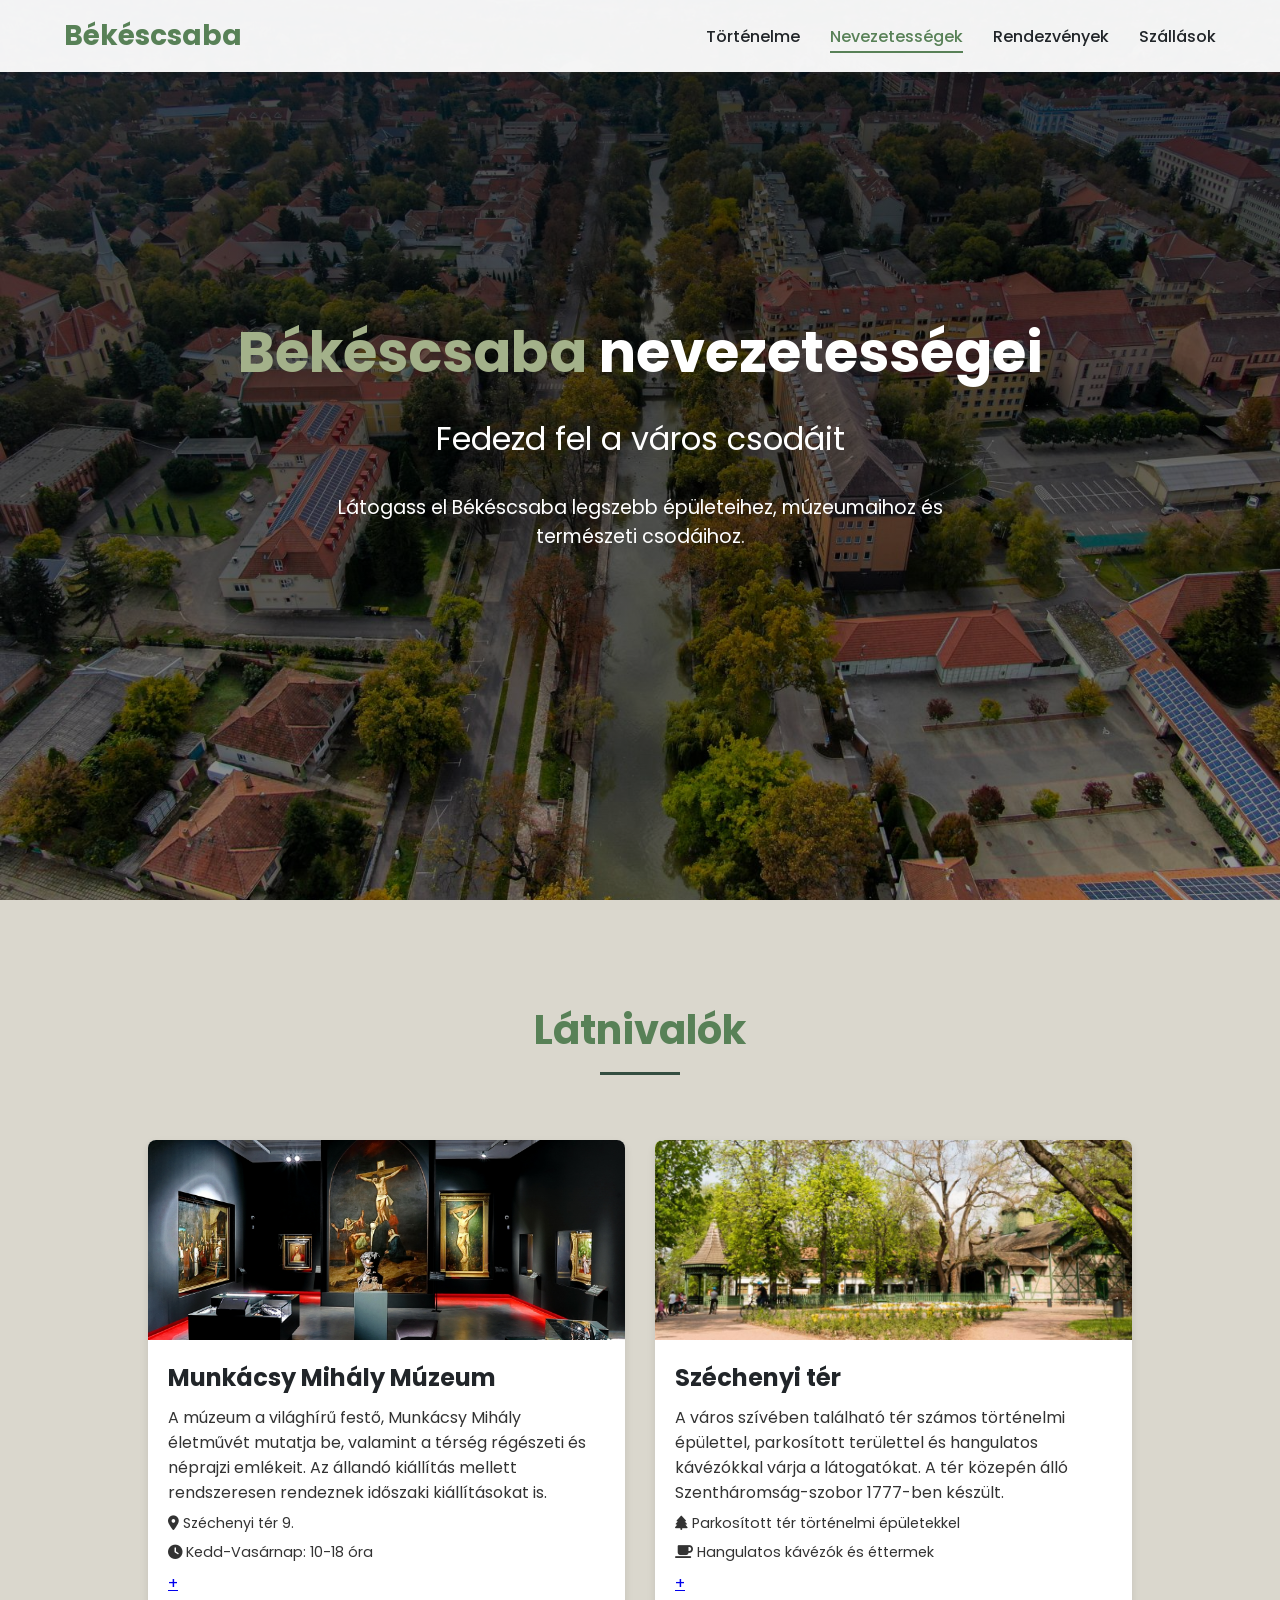
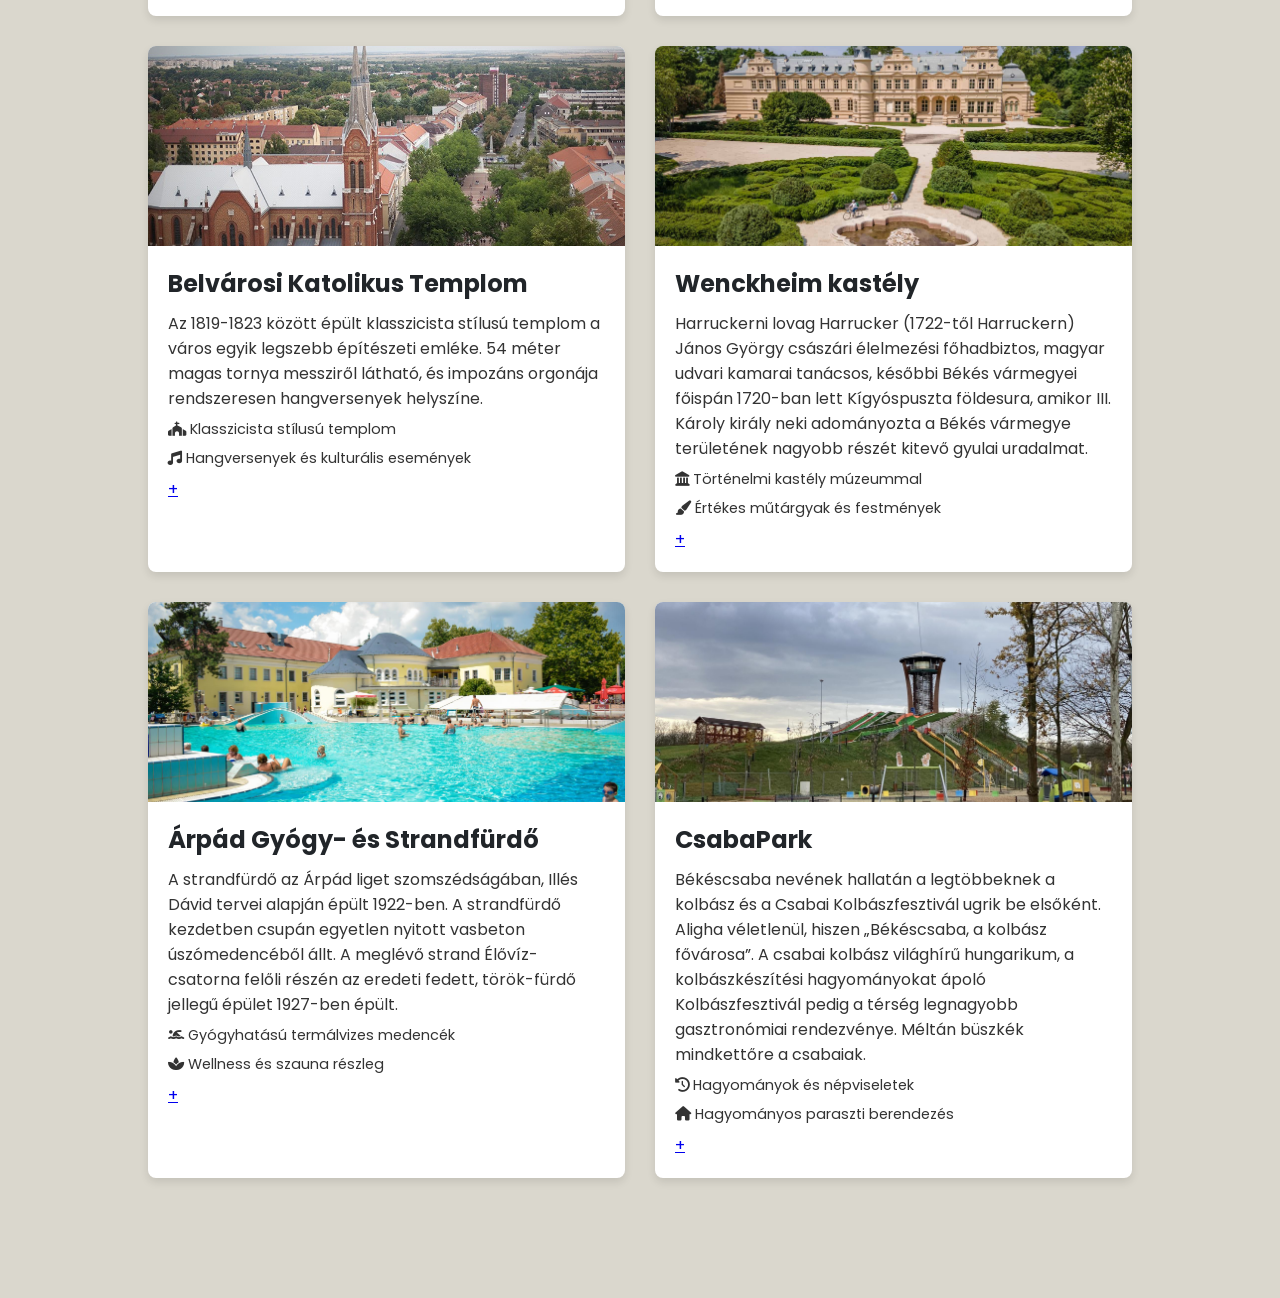
==== nevezetessegek.html @ 747ddf57 "asd" ====
<!DOCTYPE html>
<html lang="hu">
<head>
    <meta charset="UTF-8">
    <meta name="viewport" content="width=device-width, initial-scale=1.0">
    <title>Békéscsaba nevezetességei</title>
    <link rel="icon" href="assets/Bcs_kerek.png">
    <link rel="stylesheet" href="https://cdnjs.cloudflare.com/ajax/libs/font-awesome/6.4.0/css/all.min.css">
    <link href="https://fonts.googleapis.com/css2?family=Poppins:wght@300;400;500;600;700&display=swap" rel="stylesheet">
    <link rel="stylesheet" href="style.css">
    <link rel="stylesheet" href="proba.css">
</head>
<body>
    <!-- Header -->
    <header>
        <a href="index.html" class="logo">Békéscsaba</a>
        <nav>
            <ul>
                <li><a href="tortenet.html">Történelme</a></li>
                <li><a href="nevezetessegek.html" class="active">Nevezetességek</a></li>
                <li><a href="rendezvenyek.html">Rendezvények</a></li>
                <li><a href="szallasok.html">Szállások</a></li>
            </ul>
        </nav>
    </header>

    <!-- Hero Section -->
    <section class="hero nevezetessegek-hero" >
        <h1 id="scrollfel"> <Font style="color: #A3B18A;" >Békéscsaba</Font> nevezetességei</h1>
        <h2>Fedezd fel a város csodáit</h2>
        <p >Látogass el Békéscsaba legszebb épületeihez, múzeumaihoz és természeti csodáihoz.</p>
    </section>

    <!-- Attractions Content -->
    <section>
        <div class="section-title">
            <h2 id="fel">Látnivalók</h2>
        </div>
        
        <div class="attractions-grid">
            <div class="attraction-card animate-on-scroll">
                <div class="attraction-image">
                    <img src="assets/munkácsy2.jpg" alt="Munkácsy Mihály Múzeum">
                </div>
                <div class="attraction-info">
                    <h3>Munkácsy Mihály Múzeum</h3>
                    <p>A múzeum a világhírű festő, Munkácsy Mihály életművét mutatja be, valamint a térség régészeti és néprajzi emlékeit. Az állandó kiállítás mellett rendszeresen rendeznek időszaki kiállításokat is.</p>
                    <p class="attraction-detail"><i class="fas fa-map-marker-alt"></i> Széchenyi tér 9.</p>
                    <p class="attraction-detail"><i class="fas fa-clock"></i> Kedd-Vasárnap: 10-18 óra</p>
                    <a class="gomb" onclick="info('munkacsymuzeum')" href="#munkacsymuzeum" >+</a>
                </div>
            </div>
            
            <div class="attraction-card animate-on-scroll">
                <div class="attraction-image">
                    <img src="assets/szechenyi.jpg" alt="Széchenyi tér">
                </div>
                <div class="attraction-info">
                    <h3>Széchenyi tér</h3>
                    <p>A város szívében található tér számos történelmi épülettel, parkosított területtel és hangulatos kávézókkal várja a látogatókat. A tér közepén álló Szentháromság-szobor 1777-ben készült.</p>
                    <p class="attraction-detail"><i class="fas fa-tree"></i> Parkosított tér történelmi épületekkel</p>
                    <p class="attraction-detail"><i class="fas fa-coffee"></i> Hangulatos kávézók és éttermek</p>
                    <a class="gomb" onclick="info('szechenyiliget')" href="#szechenyiliget" >+</a>
                </div>
            </div>
            
            <div class="attraction-card animate-on-scroll">
                <div class="attraction-image">
                    <img src="assets/katolikus1.jpg" alt="kat nagytemplom">
                </div>
                <div class="attraction-info">
                    <h3>Belvárosi Katolikus Templom</h3>
                    <p>Az 1819-1823 között épült klasszicista stílusú templom a város egyik legszebb építészeti emléke. 54 méter magas tornya messziről látható, és impozáns orgonája rendszeresen hangversenyek helyszíne.</p>
                    <p class="attraction-detail"><i class="fas fa-church"></i> Klasszicista stílusú templom</p>
                    <p class="attraction-detail"><i class="fas fa-music"></i> Hangversenyek és kulturális események</p>
                    <a class="gomb" onclick="info('kattemplom')" href="#kattemplom" >+</a>

                </div>
            </div>
            
            <div class="attraction-card animate-on-scroll">
                <div class="attraction-image">
                    <img src="assets/wenckheim.jpg" alt="Andrássy-kastély">
                </div>
                <div class="attraction-info">
                    <h3>Wenckheim kastély</h3>
                    <p>Harruckerni lovag Harrucker (1722-től Harruckern) János György császári élelmezési főhadbiztos, magyar udvari kamarai tanácsos, későbbi Békés vármegyei főispán 1720-ban lett Kígyóspuszta földesura, amikor III. Károly király neki adományozta a Békés vármegye területének nagyobb részét kitevő gyulai uradalmat.</p>
                    <p class="attraction-detail"><i class="fas fa-landmark"></i> Történelmi kastély múzeummal</p>
                    <p class="attraction-detail"><i class="fas fa-paint-brush"></i> Értékes műtárgyak és festmények</p>
                    <a class="gomb" onclick="info('wenckheim')" href="#wenckheim" >+</a>
                </div>
            </div>
            
            <div class="attraction-card animate-on-scroll">
                <div class="attraction-image">
                    <img src="assets/furdo.jpg" alt="Békéscsabai Termáltó">
                </div>
                <div class="attraction-info">
                    <h3>Árpád Gyógy- és Strandfürdő</h3>
                    <p>A strandfürdő az Árpád liget szomszédságában, Illés Dávid tervei alapján épült 1922-ben. A strandfürdő kezdetben csupán egyetlen nyitott vasbeton úszómedencéből állt. A meglévő strand Élővíz-csatorna felőli részén az eredeti fedett, török-fürdő jellegű épület 1927-ben épült.</p>
                    <p class="attraction-detail"><i class="fas fa-swimmer"></i> Gyógyhatású termálvizes medencék</p>
                    <p class="attraction-detail"><i class="fas fa-spa"></i> Wellness és szauna részleg</p>
                    <a class="gomb" onclick="info('arpadfurdo')" href="#arpadfurdo" >+</a>
                </div>
            </div>
            
            <div class="attraction-card animate-on-scroll">
                <div class="attraction-image">
                    <img src="assets/csabapark.jpg" alt="Néprajzi Múzeum">
                </div>
                <div class="attraction-info">
                    <h3>CsabaPark</h3>
                    <p>Békéscsaba nevének hallatán a legtöbbeknek a kolbász és a Csabai Kolbászfesztivál ugrik be elsőként. Aligha véletlenül, hiszen „Békéscsaba, a kolbász fővárosa”. A csabai kolbász világhírű hungarikum, a kolbászkészítési hagyományokat ápoló Kolbászfesztivál pedig a térség legnagyobb gasztronómiai rendezvénye. Méltán büszkék mindkettőre a csabaiak.</p>
                    <p class="attraction-detail"><i class="fas fa-history"></i> Hagyományok és népviseletek</p>
                    <p class="attraction-detail"><i class="fas fa-home"></i> Hagyományos paraszti berendezés</p>
                    <a class="gomb" onclick="info('csabapark')" href="#csabapark" >+</a>
                </div>
            </div>
        </div>
    </section>
    <section id="leiras">
        <a id="bezar" onclick="bezar()" href="#fel" >X</a>
        <div id="szechenyiliget" class="eltunt">
            <p>A Széchenyi liget bejáratát az a székelykapu jelzi, amelyet Békéscsaba testvérvárosától, Székelyudvarhelytől kapott ajándékba. 1850-től áll a polgárok szolgálatában. Egykor temető volt, majd “a város mulató erdőcskéje” sörházzal, sétakerttel, gőzfürdővel, kerti pavilonnal, kertészettel, üvegházzal. Bár az 1888-as árvíz elsöpörte, közszolgálati funkciója a mai napig fennmaradt.</p>
            <p>Békéscsaba történelmi városközpontjától pár perces sétával juthatunk el az Élővíz-csatornán túli, természetvédelmi területté nyilvánított Széchenyi ligetbe.</p>
            <p>Egykoron a végtelen csend birodalma, az evangélikus ó-temető része, amelybe 1776. augusztus 11-én kezdtek temetkezni.</p>
            <p>1831-ben a csabai nagy kolerajárvány idején 6 hét leforgása alatt elhunytakat 20 közös sírba temették. Az ó-temető északi oldalán 6 nagy domb alatt nyugszanak a járvány áldozatai. Az ó-temető utolsó halottját, Gaal Károly jegyzőt 1847 őszén temették el. A később épült sörház előtt volt a sírja eperfákkal körül ültetve.</p>
            <p>A kolera katasztrófa után alig 15 esztendővel az utódok azon gondolkoztak, a központhoz közeli fekvő temetőből „közmulató” kertet létesítsenek közönség használatára. Erről 1846. július 11-i ülésén döntött a képviselő-testület, majd a következő évben lezárták.</p>

        </div>
        <div id="munkacsymuzeum" class="eltunt">
            <p>Munkácsy</p>
        </div>

        <div id="kattemplom" class="eltunt">
            <p>Belvárosi Katolikus Templom</p>
        </div>

        <div id="wenckheim" class="eltunt">
            <p>Wenckheim kastély</p>
        </div>

        <div id="arpadfurdo" class="eltunt">
            <p>Árpád Gyógy- és Strandfürdő</p>
        </div>

        <div id="csabapark" class="eltunt">
            <p>CsabaPark</p>
        </div>
    </section>

    <script src="index.js"></script>
</body>
</html>
---- style.css ----
* {
    margin: 0;
    padding: 0;
    box-sizing: border-box;
    font-family: 'Poppins', sans-serif;
}

:root {
    --primary: #588157;
    --secondary: #344E41;
    --accent: #ff6b6b;
    --light: #DAD7CD;
    --dark: #212529;
    --text: #333;
    --transition: all 0.3s ease;
}

body {
    background-color: var(--light);
    color: var(--text);
    overflow-x: hidden;
}

/* Header Styles */
header {
    background-color: rgba(255, 255, 255, 0.95);
    box-shadow: 0 2px 10px rgba(0, 0, 0, 0.1);
    position: fixed;
    width: 100%;
    z-index: 1000;
    padding: 15px 5%;
    display: flex;
    justify-content: space-between;
    align-items: center;
}

.logo {
    font-size: 28px;
    font-weight: 700;
    color: var(--primary);
    text-decoration: none;
    display: flex;
    align-items: center;
}

nav ul {
    display: flex;
    list-style: none;
}

nav ul li {
    margin-left: 30px;
}

nav ul li a {
    text-decoration: none;
    color: var(--dark);
    font-weight: 500;
    transition: var(--transition);
    position: relative;
}

nav ul li a:hover {
    color: var(--primary);
}

nav ul li a::after {
    content: '';
    position: absolute;
    bottom: -5px;
    left: 0;
    width: 0;
    height: 2px;
    background-color: var(--primary);
    transition: var(--transition);
}

nav ul li a:hover::after {
    width: 100%;
}

/* Hero Section */
.hero {
    height: 100vh;
    background: linear-gradient(rgba(0, 0, 0, 0.75), rgba(0, 0, 0, 0.4)), url(assets/alap2.jpg) no-repeat center center/cover;
    
    display: flex;
    flex-direction: column;
    justify-content: center;
    align-items: center;
    text-align: center;
    color: white;
    padding: 0 20px;
}

.hero h1 {
    font-size: 3.5rem;
    margin-bottom: 20px;
    opacity: 0;
    transform: translateY(20px);
    animation: fadeInUp 1s forwards 0.5s;
}

.hero h2 {
    font-size: 2rem;
    font-weight: 400;
    margin-bottom: 30px;
    opacity: 0;
    transform: translateY(20px);
    animation: fadeInUp 1s forwards 0.8s;
}

.hero p {
    font-size: 1.2rem;
    max-width: 700px;
    margin-bottom: 40px;
    opacity: 0;
    transform: translateY(20px);
    animation: fadeInUp 1s forwards 1.1s;
}

.cta-button {
    display: inline-block;
    padding: 15px 30px;
    background: var(--primary);
    color: white;
    text-decoration: none;
    border-radius: 50px;
    font-weight: 500;
    transition: var(--transition);
    opacity: 0;
    transform: translateY(20px);
    animation: fadeInUp 1s forwards 1.4s;
}

.cta-button:hover {
    background: var(--secondary);
    transform: translateY(-3px);
    box-shadow: 0 10px 20px rgba(0, 0, 0, 0.2);
}

/* Sections */
section {
    padding: 100px 10%;
    scroll-margin-top: 80px;
}

.section-title {
    text-align: center;
    margin-bottom: 60px;
    position: relative;
}

.section-title h2 {
    font-size: 2.5rem;
    color: var(--primary);
    margin-bottom: 15px;
}

.section-title::after {
    content: '';
    position: absolute;
    bottom: -15px;
    left: 50%;
    transform: translateX(-50%);
    width: 80px;
    height: 3px;
    background: var(--secondary);
}

/* History Section */
.history-content {
    align-items: center;
}

.history-1,
.history-2 {
    display: flex;
    gap: 40px;
    margin-bottom: 60px;
}

.history-image {
    flex: 1;
    border-radius: 10px;
    overflow: hidden;
    box-shadow: 0 10px 30px rgba(0, 0, 0, 0.15);
    opacity: 0;
    transform: translateX(50px);
    display: flex;
    align-items: stretch;
}

.history-content img {
    width: 100%;
    height: 100%;
    object-fit: cover;
    transition: var(--transition);
    transform: scale(1.05);
    display: block;
}

.history-image:hover img {
    transform: scale(1.10);
}

.history-content p {
    font-size: 1.1rem;
    line-height: 1.8;
    margin-bottom: 30px;
}



/* Attractions Section */
.attractions-grid {
    display: grid;
    grid-template-columns: repeat(auto-fit, minmax(300px, 1fr));
    gap: 30px;
}

.attraction-card {
    background: white;
    border-radius: 10px;
    overflow: hidden;
    box-shadow: 0 5px 15px rgba(0, 0, 0, 0.1);
    transition: var(--transition);
    opacity: 0;
    transform: translateY(50px);
}

.attraction-card:hover {
    transform: translateY(-10px);
    box-shadow: 0 15px 30px rgba(0, 0, 0, 0.15);
}

.attraction-image {
    height: 200px;
    overflow: hidden;
}

.attraction-image img {
    width: 100%;
    height: 100%;
    object-fit: cover;
    transition: var(--transition);
}

.attraction-card:hover .attraction-image img {
    transform: scale(1.1);
}

.attraction-info {
    padding: 20px;
}

.attraction-info h3 {
    font-size: 1.5rem;
    margin-bottom: 10px;
    color: var(--primary);
}

#nevezetessegek{
    background-color: #F8F7F0;
}

/* Events Section */
.events-container {
    display: flex;
    flex-direction: column;
    gap: 30px;
}

.event-item {
    display: flex;
    background: white;
    border-radius: 10px;
    overflow: hidden;
    box-shadow: 0 5px 15px rgba(0, 0, 0, 0.1);
    opacity: 0;
    transform: translateX(-50px);
}

.event-date {
    width: 120px;
    background: var(--primary);
    color: white;
    display: flex;
    flex-direction: column;
    justify-content: center;
    align-items: center;
    padding: 20px;
}

.event-date .day {
    font-size: 2rem;
    font-weight: 700;
}

.event-info {
    padding: 20px;
    flex: 1;
}

.event-info h3 {
    font-size: 1.5rem;
    margin-bottom: 10px;
    color: var(--primary);
}

/* Accommodation Section */
.accommodation-cards {
    display: grid;
    grid-template-columns: repeat(auto-fit, minmax(300px, 1fr));
    gap: 30px;
}

.accommodation-card {
    background: white;
    border-radius: 10px;
    overflow: hidden;
    box-shadow: 0 5px 15px rgba(0, 0, 0, 0.1);
    transition: var(--transition);
    opacity: 0;
    transform: translateY(50px);
}

.accommodation-card:hover {
    transform: translateY(-10px);
    box-shadow: 0 15px 30px rgba(0, 0, 0, 0.15);
}

.accommodation-image {
    height: 200px;
    overflow: hidden;
}

.accommodation-image img {
    width: 100%;
    height: 100%;
    object-fit: cover;
    transition: var(--transition);
}

.accommodation-card:hover .accommodation-image img {
    transform: scale(1.1);
}

.accommodation-info {
    padding: 20px;
}

.accommodation-info h3 {
    font-size: 1.5rem;
    margin-bottom: 10px;
    color: var(--primary);
}

.rating {
    color: #ffc107;
    margin-bottom: 10px;
}

#szallasok{
    background-color: #F8F7F0;
}


/* Animations */
@keyframes fadeInUp {
    to {
        opacity: 1;
        transform: translateY(0);
    }
}

.animate-on-scroll {
    opacity: 0;
    transform: translateY(50px);
    transition: opacity 0.8s ease, transform 0.8s ease;
}

.is-visible {
    opacity: 1;
    transform: translateY(0);
}

/* Responsive Design */
@media (max-width: 992px) {
    .history-content {
        flex-direction: column;
    }
    
    .event-item {
        flex-direction: column;
    }
    
    .event-date {
        flex-direction: row;
        justify-content: center;
        gap: 10px;
        min-width: auto;
        padding: 10px;
    }

    .event-date{
        width: 100%;
        height: 100px;
    }
}

@media (max-width: 768px) {
    nav ul {
        display: none;
    }
    
    .hero h1 {
        font-size: 2.5rem;
    }
    
    .hero h2 {
        font-size: 1.5rem;
    }
    
    section {
        padding: 80px 5%;
    }

}




/* + */

.tortenet-hero {
    background: linear-gradient(rgba(0, 0, 0, 0.75), rgba(0, 0, 0, 0.4)), url(assets/regen.jpg) no-repeat center center/cover;
}
.rendezvenyek-hero {
    background: linear-gradient(rgba(0, 0, 0, 0.75), rgba(0, 0, 0, 0.4)), url(assets/csabakolb.jpg) no-repeat center center/cover;
}
.szallas-hero {
    background: linear-gradient(rgba(0, 0, 0, 0.75), rgba(0, 0, 0, 0.4)), url(assets/IMG_1855-1920x990.jpg) no-repeat center center/cover;
}
.nevezetessegek-hero {
    background: linear-gradient(rgba(0, 0, 0, 0.75), rgba(0, 0, 0, 0.4)), url(assets/alap3.jpg) no-repeat center center/cover;
}

/* Active link style */
nav ul li a.active {
    color: var(--primary);
}

nav ul li a.active::after {
    width: 100%;
}

/* Timeline styles */
.timeline {
    position: relative;
    max-width: 1200px;
    margin: 40px auto;
    padding: 20px;
}

.timeline::after {
    content: '';
    position: absolute;
    width: 6px;
    background-color: var(--primary);
    top: 0;
    bottom: 0;
    left: 50%;
    margin-left: -3px;
    border-radius: 10px;
}

.timeline-item {
    padding: 10px 40px;
    position: relative;
    width: 50%;
    box-sizing: border-box;
}

.timeline-item:nth-child(odd) {
    left: 0;
}

.timeline-item:nth-child(even) {
    left: 50%;
}

.timeline-date {
    padding: 8px 15px;
    background-color: var(--primary);
    color: white;
    border-radius: 20px;
    font-weight: bold;
    display: inline-block;
    margin-bottom: 10px;
}

.timeline-content {
    padding: 20px;
    background-color: white;
    border-radius: 6px;
    box-shadow: 0 4px 8px rgba(0, 0, 0, 0.1);
}

.timeline-item::after {
    content: '';
    position: absolute;
    width: 20px;
    height: 20px;
    background-color: white;
    border: 4px solid var(--primary);
    border-radius: 50%;
    top: 15px;
    z-index: 1;
}

.timeline-item:nth-child(odd)::after {
    right: -10px;
}

.timeline-item:nth-child(even)::after {
    left: -10px;
}

/* History content */
.history-content {
    display: flex;
    flex-wrap: wrap;
    gap: 40px;
    max-width: 1200px;
    margin: 0 auto;
    padding: 20px;
}

.history-text {
    flex: 1;
    min-width: 300px;
}

.history-image {
    flex: 1;
    min-width: 300px;
}

.history-image img {
    width: 100%;
    border-radius: 8px;
    box-shadow: 0 4px 8px rgba(0, 0, 0, 0.1);
}

/* Attractions grid */
.attractions-grid {
    display: grid;
    grid-template-columns: repeat(auto-fill, minmax(350px, 1fr));
    gap: 30px;
    max-width: 1200px;
    margin: 0 auto;
    padding: 20px;
}

.attraction-card {
    background: white;
    border-radius: 8px;
    overflow: hidden;
    box-shadow: 0 4px 8px rgba(0, 0, 0, 0.1);
    transition: transform 0.3s ease;
}

.attraction-card:hover {
    transform: translateY(-5px);
}

.attraction-image img {
    width: 100%;
    height: 200px;
    object-fit: cover;
}

.attraction-info {
    padding: 20px;
}

.attraction-info h3 {
    margin-top: 0;
    color: var(--dark);
}

.attraction-detail {
    margin: 8px 0;
    color: var(--gray);
    font-size: 0.9rem;
}

/* Events container */
.events-container {
    max-width: 800px;
    margin: 0 auto;
    padding: 20px;
}

.event-item {
    display: flex;
    margin-bottom: 30px;
    background: white;
    border-radius: 8px;
    overflow: hidden;
    box-shadow: 0 4px 8px rgba(0, 0, 0, 0.1);
}

.event-date {
    display: flex;
    flex-direction: column;
    align-items: center;
    justify-content: center;
    background-color: var(--primary);
    color: white;
    padding: 20px;
    min-width: 100px;
}

.event-date .day {
    font-size: 2rem;
    font-weight: bold;
}

.event-date .month {
    font-size: 1.2rem;
}

.event-info {
    padding: 20px;
    flex: 1;
}

.event-info h3 {
    margin-top: 0;
    color: var(--dark);
}

.event-detail {
    margin: 8px 0;
    color: var(--gray);
    font-size: 0.9rem;
}

/* Annual events */
.annual-events {
    display: grid;
    grid-template-columns: repeat(auto-fill, minmax(200px, 1fr));
    gap: 20px;
    max-width: 1200px;
    margin: 0 auto;
    padding: 20px;
}

.annual-event {
    background: white;
    padding: 20px;
    border-radius: 8px;
    text-align: center;
    box-shadow: 0 4px 8px rgba(0, 0, 0, 0.1);
}

.annual-event h3 {
    color: var(--primary);
    margin-top: 0;
}

/* Accommodation cards */
.accommodation-cards {
    display: flex;
    grid-template-columns: repeat(auto-fill, minmax(350px, 1fr));
    gap: 20px;
    max-width: 2000px;
    margin: 0 auto;
    padding: 20px;
}

.accommodation-card {
    background: white;
    border-radius: 8px;
    overflow: hidden;
    box-shadow: 0 4px 8px rgba(0, 0, 0, 0.1);
}

.accommodation-image img {
    width: 100%;
    height: 200px;
    object-fit: cover;
}

.accommodation-info {
    padding: 20px;
}

.accommodation-info h3 {
    margin-top: 0;
    color: var(--dark);
}

.rating {
    color: #FFD700;
    margin: 10px 0;
}

.accommodation-details {
    margin: 15px 0;
}

.accommodation-details p {
    margin: 8px 0;
    color: var(--gray);
    font-size: 0.9rem;
}

/* Responsive styles */
@media screen and (max-width: 768px) {
    .history-content {
        flex-direction: column;
    }
    
    .timeline::after {
        left: 31px;
    }
    
    .timeline-item {
        width: 100%;
        padding-left: 70px;
        padding-right: 25px;
        left: 0 !important;
    }
    
    .timeline-item::after {
        left: 21px !important;
    }
    
    .event-item {
        flex-direction: column;
    }
    
    .event-date {
        flex-direction: row;
        justify-content: space-around;
        min-width: auto;
    }
}
---- proba.css ----
#leiras {
    background-color: #F8F7F0;
    display: none ;
}
html {
  scroll-behavior: smooth;
}
.eltunt {
    display: none;
    /* scroll-behavior: smooth; */
}
#szechenyiliget p {
    margin-bottom: 2vw;
    font-size:1vw;
}
#bezar {
    display: none;
    transition: all 2s;
    scroll-behavior: smooth;


}
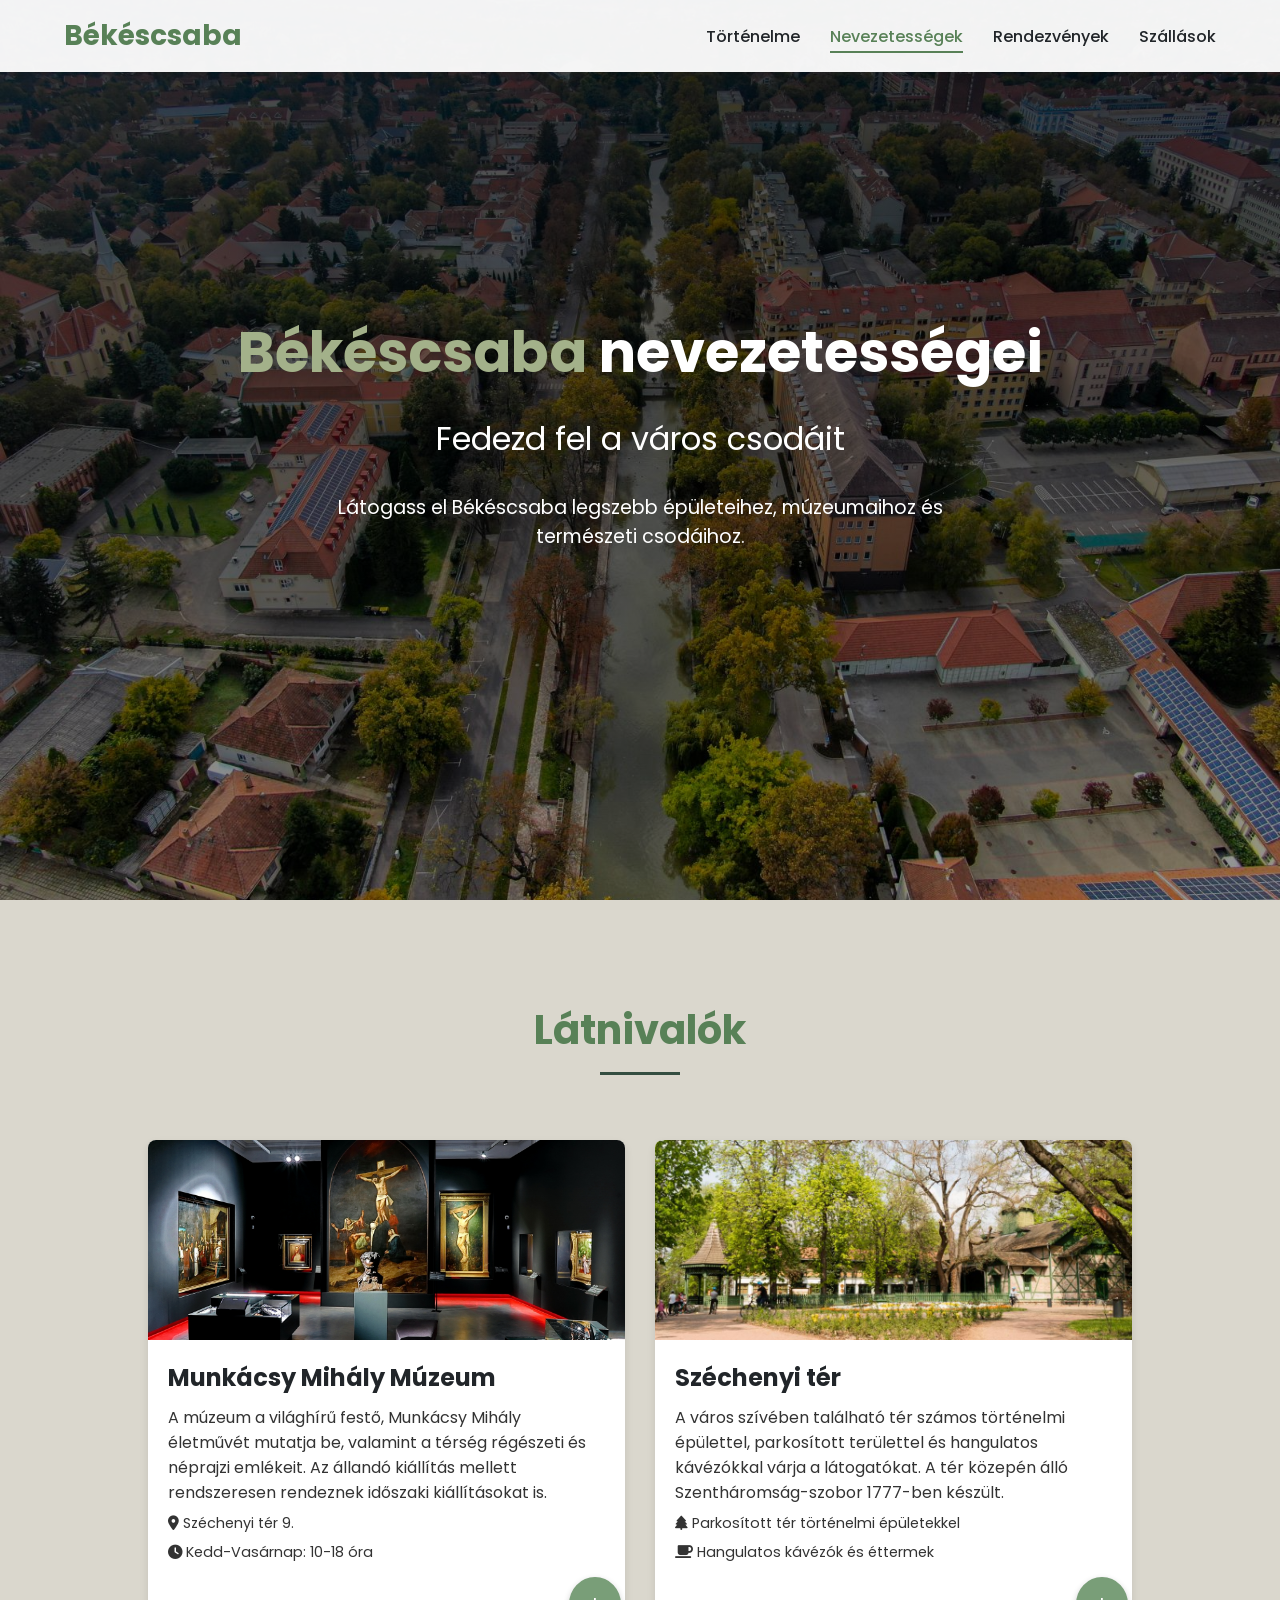
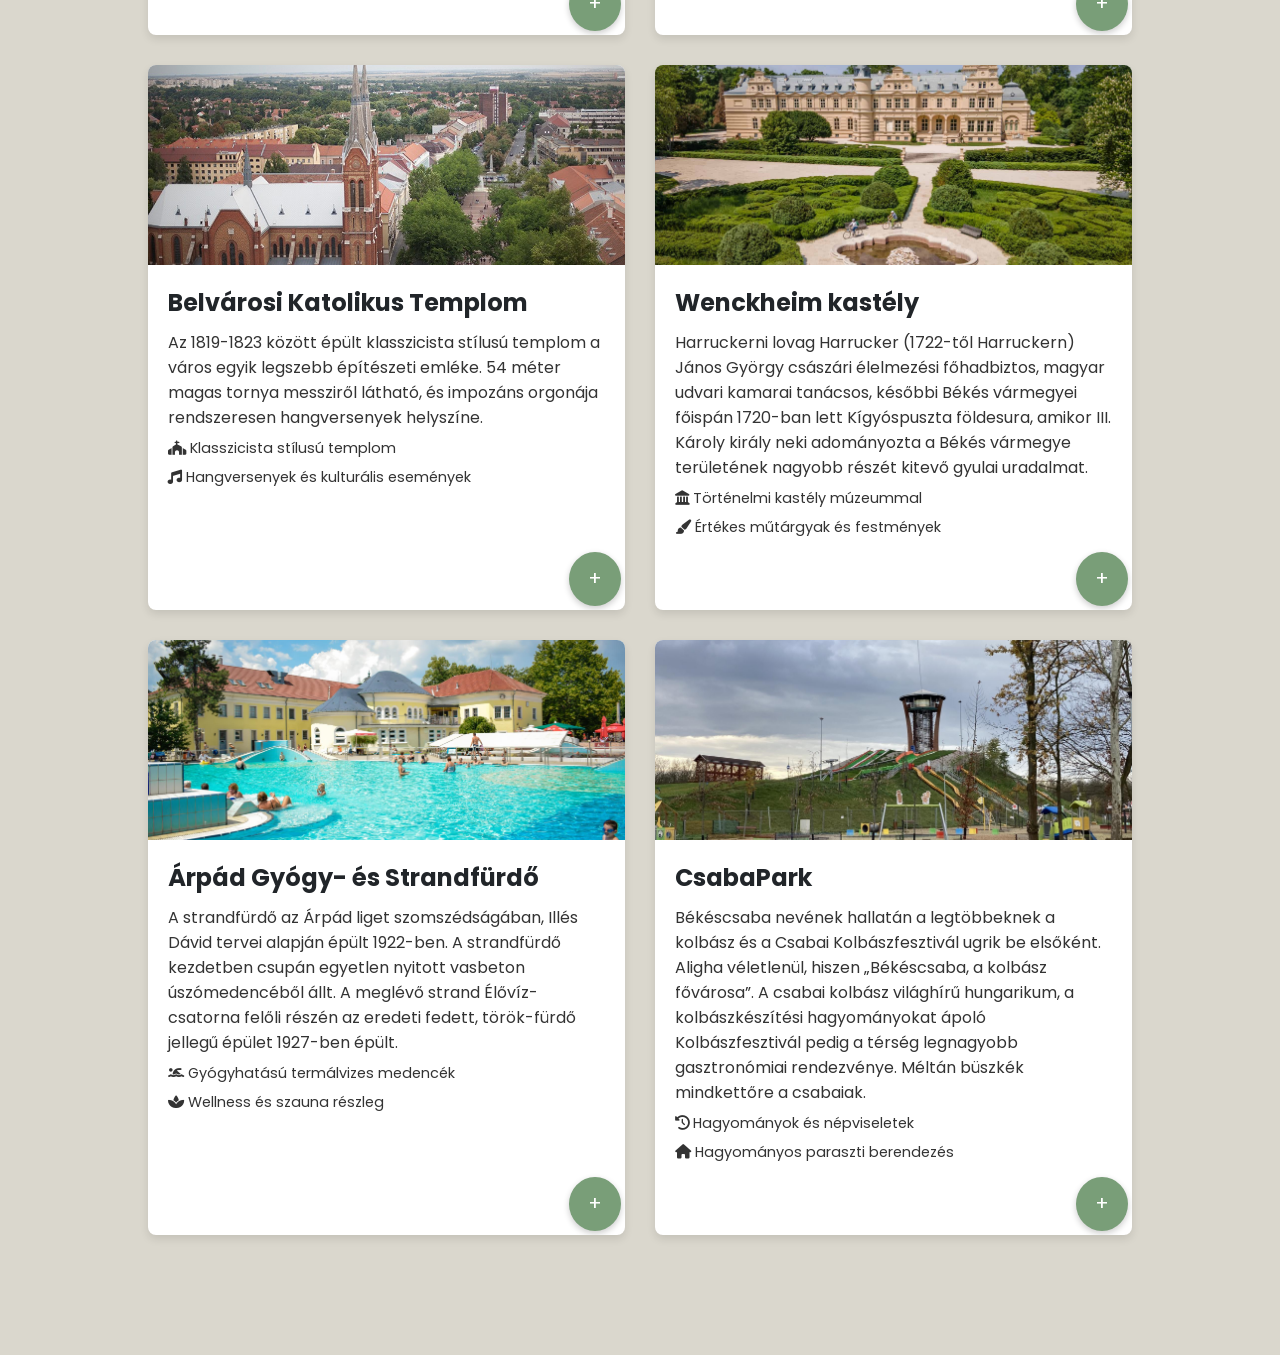
==== commit 9851ebf2: "asd" ====
--- a/nevezetessegek.html
+++ b/nevezetessegek.html
@@ -1,15 +1,18 @@
 <!DOCTYPE html>
 <html lang="hu">
+
 <head>
     <meta charset="UTF-8">
     <meta name="viewport" content="width=device-width, initial-scale=1.0">
     <title>Békéscsaba nevezetességei</title>
     <link rel="icon" href="assets/Bcs_kerek.png">
     <link rel="stylesheet" href="https://cdnjs.cloudflare.com/ajax/libs/font-awesome/6.4.0/css/all.min.css">
-    <link href="https://fonts.googleapis.com/css2?family=Poppins:wght@300;400;500;600;700&display=swap" rel="stylesheet">
+    <link href="https://fonts.googleapis.com/css2?family=Poppins:wght@300;400;500;600;700&display=swap"
+        rel="stylesheet">
     <link rel="stylesheet" href="style.css">
     <link rel="stylesheet" href="proba.css">
 </head>
+
 <body>
     <!-- Header -->
     <header>
@@ -25,10 +28,12 @@
     </header>
 
     <!-- Hero Section -->
-    <section class="hero nevezetessegek-hero" >
-        <h1 id="scrollfel"> <Font style="color: #A3B18A;" >Békéscsaba</Font> nevezetességei</h1>
+    <section class="hero nevezetessegek-hero">
+        <h1 id="scrollfel">
+            <Font style="color: #A3B18A;">Békéscsaba</Font> nevezetességei
+        </h1>
         <h2>Fedezd fel a város csodáit</h2>
-        <p >Látogass el Békéscsaba legszebb épületeihez, múzeumaihoz és természeti csodáihoz.</p>
+        <p>Látogass el Békéscsaba legszebb épületeihez, múzeumaihoz és természeti csodáihoz.</p>
     </section>
 
     <!-- Attractions Content -->
@@ -36,7 +41,7 @@
         <div class="section-title">
             <h2 id="fel">Látnivalók</h2>
         </div>
-        
+
         <div class="attractions-grid">
             <div class="attraction-card animate-on-scroll">
                 <div class="attraction-image">
@@ -44,89 +49,124 @@
                 </div>
                 <div class="attraction-info">
                     <h3>Munkácsy Mihály Múzeum</h3>
-                    <p>A múzeum a világhírű festő, Munkácsy Mihály életművét mutatja be, valamint a térség régészeti és néprajzi emlékeit. Az állandó kiállítás mellett rendszeresen rendeznek időszaki kiállításokat is.</p>
+                    <p>A múzeum a világhírű festő, Munkácsy Mihály életművét mutatja be, valamint a térség régészeti és
+                        néprajzi emlékeit. Az állandó kiállítás mellett rendszeresen rendeznek időszaki kiállításokat
+                        is.</p>
                     <p class="attraction-detail"><i class="fas fa-map-marker-alt"></i> Széchenyi tér 9.</p>
                     <p class="attraction-detail"><i class="fas fa-clock"></i> Kedd-Vasárnap: 10-18 óra</p>
-                    <a class="gomb" onclick="info('munkacsymuzeum')" href="#munkacsymuzeum" >+</a>
+                    <a class="gomb" onclick="info('munkacsymuzeum')" href="#munkacsymuzeum">+</a>
                 </div>
             </div>
-            
+
             <div class="attraction-card animate-on-scroll">
                 <div class="attraction-image">
                     <img src="assets/szechenyi.jpg" alt="Széchenyi tér">
                 </div>
                 <div class="attraction-info">
                     <h3>Széchenyi tér</h3>
-                    <p>A város szívében található tér számos történelmi épülettel, parkosított területtel és hangulatos kávézókkal várja a látogatókat. A tér közepén álló Szentháromság-szobor 1777-ben készült.</p>
+                    <p>A város szívében található tér számos történelmi épülettel, parkosított területtel és hangulatos
+                        kávézókkal várja a látogatókat. A tér közepén álló Szentháromság-szobor 1777-ben készült.</p>
                     <p class="attraction-detail"><i class="fas fa-tree"></i> Parkosított tér történelmi épületekkel</p>
                     <p class="attraction-detail"><i class="fas fa-coffee"></i> Hangulatos kávézók és éttermek</p>
-                    <a class="gomb" onclick="info('szechenyiliget')" href="#szechenyiliget" >+</a>
+                    <a class="gomb" onclick="info('szechenyiliget')" href="#szechenyiliget">+</a>
                 </div>
             </div>
-            
+
             <div class="attraction-card animate-on-scroll">
                 <div class="attraction-image">
                     <img src="assets/katolikus1.jpg" alt="kat nagytemplom">
                 </div>
                 <div class="attraction-info">
                     <h3>Belvárosi Katolikus Templom</h3>
-                    <p>Az 1819-1823 között épült klasszicista stílusú templom a város egyik legszebb építészeti emléke. 54 méter magas tornya messziről látható, és impozáns orgonája rendszeresen hangversenyek helyszíne.</p>
+                    <p>Az 1819-1823 között épült klasszicista stílusú templom a város egyik legszebb építészeti emléke.
+                        54 méter magas tornya messziről látható, és impozáns orgonája rendszeresen hangversenyek
+                        helyszíne.</p>
                     <p class="attraction-detail"><i class="fas fa-church"></i> Klasszicista stílusú templom</p>
                     <p class="attraction-detail"><i class="fas fa-music"></i> Hangversenyek és kulturális események</p>
-                    <a class="gomb" onclick="info('kattemplom')" href="#kattemplom" >+</a>
+                    <a class="gomb" onclick="info('kattemplom')" href="#kattemplom">+</a>
 
                 </div>
             </div>
-            
+
             <div class="attraction-card animate-on-scroll">
                 <div class="attraction-image">
                     <img src="assets/wenckheim.jpg" alt="Andrássy-kastély">
                 </div>
                 <div class="attraction-info">
                     <h3>Wenckheim kastély</h3>
-                    <p>Harruckerni lovag Harrucker (1722-től Harruckern) János György császári élelmezési főhadbiztos, magyar udvari kamarai tanácsos, későbbi Békés vármegyei főispán 1720-ban lett Kígyóspuszta földesura, amikor III. Károly király neki adományozta a Békés vármegye területének nagyobb részét kitevő gyulai uradalmat.</p>
+                    <p>Harruckerni lovag Harrucker (1722-től Harruckern) János György császári élelmezési főhadbiztos,
+                        magyar udvari kamarai tanácsos, későbbi Békés vármegyei főispán 1720-ban lett Kígyóspuszta
+                        földesura, amikor III. Károly király neki adományozta a Békés vármegye területének nagyobb
+                        részét kitevő gyulai uradalmat.</p>
                     <p class="attraction-detail"><i class="fas fa-landmark"></i> Történelmi kastély múzeummal</p>
                     <p class="attraction-detail"><i class="fas fa-paint-brush"></i> Értékes műtárgyak és festmények</p>
-                    <a class="gomb" onclick="info('wenckheim')" href="#wenckheim" >+</a>
+                    <a class="gomb" onclick="info('wenckheim')" href="#wenckheim">+</a>
                 </div>
             </div>
-            
+
             <div class="attraction-card animate-on-scroll">
                 <div class="attraction-image">
                     <img src="assets/furdo.jpg" alt="Békéscsabai Termáltó">
                 </div>
                 <div class="attraction-info">
                     <h3>Árpád Gyógy- és Strandfürdő</h3>
-                    <p>A strandfürdő az Árpád liget szomszédságában, Illés Dávid tervei alapján épült 1922-ben. A strandfürdő kezdetben csupán egyetlen nyitott vasbeton úszómedencéből állt. A meglévő strand Élővíz-csatorna felőli részén az eredeti fedett, török-fürdő jellegű épület 1927-ben épült.</p>
+                    <p>A strandfürdő az Árpád liget szomszédságában, Illés Dávid tervei alapján épült 1922-ben. A
+                        strandfürdő kezdetben csupán egyetlen nyitott vasbeton úszómedencéből állt. A meglévő strand
+                        Élővíz-csatorna felőli részén az eredeti fedett, török-fürdő jellegű épület 1927-ben épült.</p>
                     <p class="attraction-detail"><i class="fas fa-swimmer"></i> Gyógyhatású termálvizes medencék</p>
                     <p class="attraction-detail"><i class="fas fa-spa"></i> Wellness és szauna részleg</p>
-                    <a class="gomb" onclick="info('arpadfurdo')" href="#arpadfurdo" >+</a>
+                    <a class="gomb" onclick="info('arpadfurdo')" href="#arpadfurdo">+</a>
                 </div>
             </div>
-            
+
             <div class="attraction-card animate-on-scroll">
                 <div class="attraction-image">
                     <img src="assets/csabapark.jpg" alt="Néprajzi Múzeum">
                 </div>
                 <div class="attraction-info">
                     <h3>CsabaPark</h3>
-                    <p>Békéscsaba nevének hallatán a legtöbbeknek a kolbász és a Csabai Kolbászfesztivál ugrik be elsőként. Aligha véletlenül, hiszen „Békéscsaba, a kolbász fővárosa”. A csabai kolbász világhírű hungarikum, a kolbászkészítési hagyományokat ápoló Kolbászfesztivál pedig a térség legnagyobb gasztronómiai rendezvénye. Méltán büszkék mindkettőre a csabaiak.</p>
+                    <p>Békéscsaba nevének hallatán a legtöbbeknek a kolbász és a Csabai Kolbászfesztivál ugrik be
+                        elsőként. Aligha véletlenül, hiszen „Békéscsaba, a kolbász fővárosa”. A csabai kolbász világhírű
+                        hungarikum, a kolbászkészítési hagyományokat ápoló Kolbászfesztivál pedig a térség legnagyobb
+                        gasztronómiai rendezvénye. Méltán büszkék mindkettőre a csabaiak.</p>
                     <p class="attraction-detail"><i class="fas fa-history"></i> Hagyományok és népviseletek</p>
                     <p class="attraction-detail"><i class="fas fa-home"></i> Hagyományos paraszti berendezés</p>
-                    <a class="gomb" onclick="info('csabapark')" href="#csabapark" >+</a>
+                    <a class="gomb" onclick="info('csabapark')" href="#csabapark">+</a>
                 </div>
             </div>
         </div>
     </section>
     <section id="leiras">
-        <a id="bezar" onclick="bezar()" href="#fel" >X</a>
+        <a id="bezar" onclick="bezar()" href="#fel">Bezár X</a>
         <div id="szechenyiliget" class="eltunt">
-            <p>A Széchenyi liget bejáratát az a székelykapu jelzi, amelyet Békéscsaba testvérvárosától, Székelyudvarhelytől kapott ajándékba. 1850-től áll a polgárok szolgálatában. Egykor temető volt, majd “a város mulató erdőcskéje” sörházzal, sétakerttel, gőzfürdővel, kerti pavilonnal, kertészettel, üvegházzal. Bár az 1888-as árvíz elsöpörte, közszolgálati funkciója a mai napig fennmaradt.</p>
-            <p>Békéscsaba történelmi városközpontjától pár perces sétával juthatunk el az Élővíz-csatornán túli, természetvédelmi területté nyilvánított Széchenyi ligetbe.</p>
-            <p>Egykoron a végtelen csend birodalma, az evangélikus ó-temető része, amelybe 1776. augusztus 11-én kezdtek temetkezni.</p>
-            <p>1831-ben a csabai nagy kolerajárvány idején 6 hét leforgása alatt elhunytakat 20 közös sírba temették. Az ó-temető északi oldalán 6 nagy domb alatt nyugszanak a járvány áldozatai. Az ó-temető utolsó halottját, Gaal Károly jegyzőt 1847 őszén temették el. A később épült sörház előtt volt a sírja eperfákkal körül ültetve.</p>
-            <p>A kolera katasztrófa után alig 15 esztendővel az utódok azon gondolkoztak, a központhoz közeli fekvő temetőből „közmulató” kertet létesítsenek közönség használatára. Erről 1846. július 11-i ülésén döntött a képviselő-testület, majd a következő évben lezárták.</p>
+            <img src="assets/szekelyliget.jpg" alt="Széchenyi" class="kep_ jobb">
+            <p>A Széchenyi liget bejáratát az a székelykapu jelzi, amelyet Békéscsaba testvérvárosától,
+                Székelyudvarhelytől kapott ajándékba. 1850-től áll a polgárok szolgálatában. Egykor temető volt,
+                majd “a
+                város mulató erdőcskéje” sörházzal, sétakerttel, gőzfürdővel, kerti pavilonnal, kertészettel,
+                üvegházzal. Bár az 1888-as árvíz elsöpörte, közszolgálati funkciója a mai napig fennmaradt.
+            </p>
+            <p>Békéscsaba történelmi városközpontjától pár perces sétával juthatunk el az Élővíz-csatornán túli,
+                természetvédelmi területté nyilvánított Széchenyi ligetbe.</p>
+            <p>Egykoron a végtelen csend birodalma, az evangélikus ó-temető része, amelybe 1776. augusztus 11-én kezdtek
+                temetkezni.</p>
+            <p>1831-ben a csabai nagy kolerajárvány idején 6 hét leforgása alatt elhunytakat 20 közös sírba temették. Az
+                ó-temető északi oldalán 6 nagy domb alatt nyugszanak a járvány áldozatai. Az ó-temető utolsó halottját,
+                Gaal Károly jegyzőt 1847 őszén temették el. A később épült sörház előtt volt a sírja eperfákkal körül
+                ültetve.</p>
+            
+            <p>A kolera katasztrófa után alig 15 esztendővel az utódok azon gondolkoztak, a központhoz közeli fekvő
+                temetőből „közmulató” kertet létesítsenek közönség használatára. Erről 1846. július 11-i ülésén döntött
+                a képviselő-testület, majd a következő évben lezárták.</p>
+            <img src="assets/szechenyi.jpg" alt="Széchenyi" class="kep_ bal">
 
+            <p>A községvezetés úgy gondolta, a közmulatóhoz sörház is kellene. Jól jött 1850. február 8-án, Berger Izsák
+                regálebérlő ajánlata a községnek, hogy a korcsmáltatási és vásári jog átengedése fejében a liget szélén
+                épít egy sörházat, mely egy főzésre 70 akó sört állít elő. Továbbá felépít egy szeszgyárat, mely egy
+                főzésre 15 akó 30 fokos pálinkát készít. Azon kívül az épület pincéjében gőzfürdőt létesít „gőz-szoba”
+                tusokkal. A helyiségekben a medencéket nagy kerek fakádak fogják helyettesíteni. A fürdő, többszöri
+                községi sürgetésre is csak 1861-ben fogadta első vendégeit.</p>
+            <p></p>
         </div>
         <div id="munkacsymuzeum" class="eltunt">
             <p>Munkácsy</p>
@@ -151,4 +191,5 @@
 
     <script src="index.js"></script>
 </body>
+
 </html>
--- a/style.css
+++ b/style.css
@@ -247,7 +247,7 @@
 }
 
 .attraction-card:hover .attraction-image img {
-    transform: scale(1.1);
+    transform: scale(1.1);                                                                                  
 }
 
 .attraction-info {
--- a/proba.css
+++ b/proba.css
@@ -1,6 +1,7 @@
 #leiras {
     background-color: #F8F7F0;
     display: none ;
+    text-align: justify;
 }
 html {
   scroll-behavior: smooth;
@@ -16,8 +17,66 @@
 #bezar {
     display: none;
     transition: all 2s;
-    scroll-behavior: smooth;
+    /* scroll-behavior: smooth; */
 
 
 }
+.attraction-info {
+    /* position: relative; */
+    padding-bottom: 5vw;
+}
+.gomb {
+    cursor: pointer;
+    background-color: #799e78;
+    border: none;
+    font-size: 1.5vw;
+    padding: 1vw 1.5vw;
+    border-radius: 100%;
+    box-shadow: 0 0.2vw 0.5vw rgba(0, 0, 0, 0.2);
+    color: white;
+    text-decoration: none;
+    display: inline-block;
+    display:default;
+    position:absolute;
+    bottom: 0.3vw;
+    right: 0.3vw;
+}
+#bezar {
+    position: relative;
+    text-decoration: none;
+    background-color: white;
+    color: black;
+    font-size: 0.7vw;
+    border-radius: 1vw;
+    top: -1vw;
+    left: 0;
+    max-width: 5vw;
+    padding: 0.3vw 0.5vw;
+    box-shadow: 0 0.2vw 0.5vw rgba(0, 0, 0, 0.2);
+    transition: none;
 
+}
+
+.gomb:hover {
+    background-color: #5c7a5f;
+    
+}
+.kep_ {
+    width: 25%;
+    margin-bottom: 2vw;
+    object-fit: cover;
+    border: #A3B18A solid 0.3vw; 
+    padding: 0.4vw;
+    border-radius: 1vw;
+}
+
+.jobb {
+    margin-left: 2vw;
+
+    float: right;
+}
+.bal {
+    margin-right: 2vw;
+
+    float: left;
+}
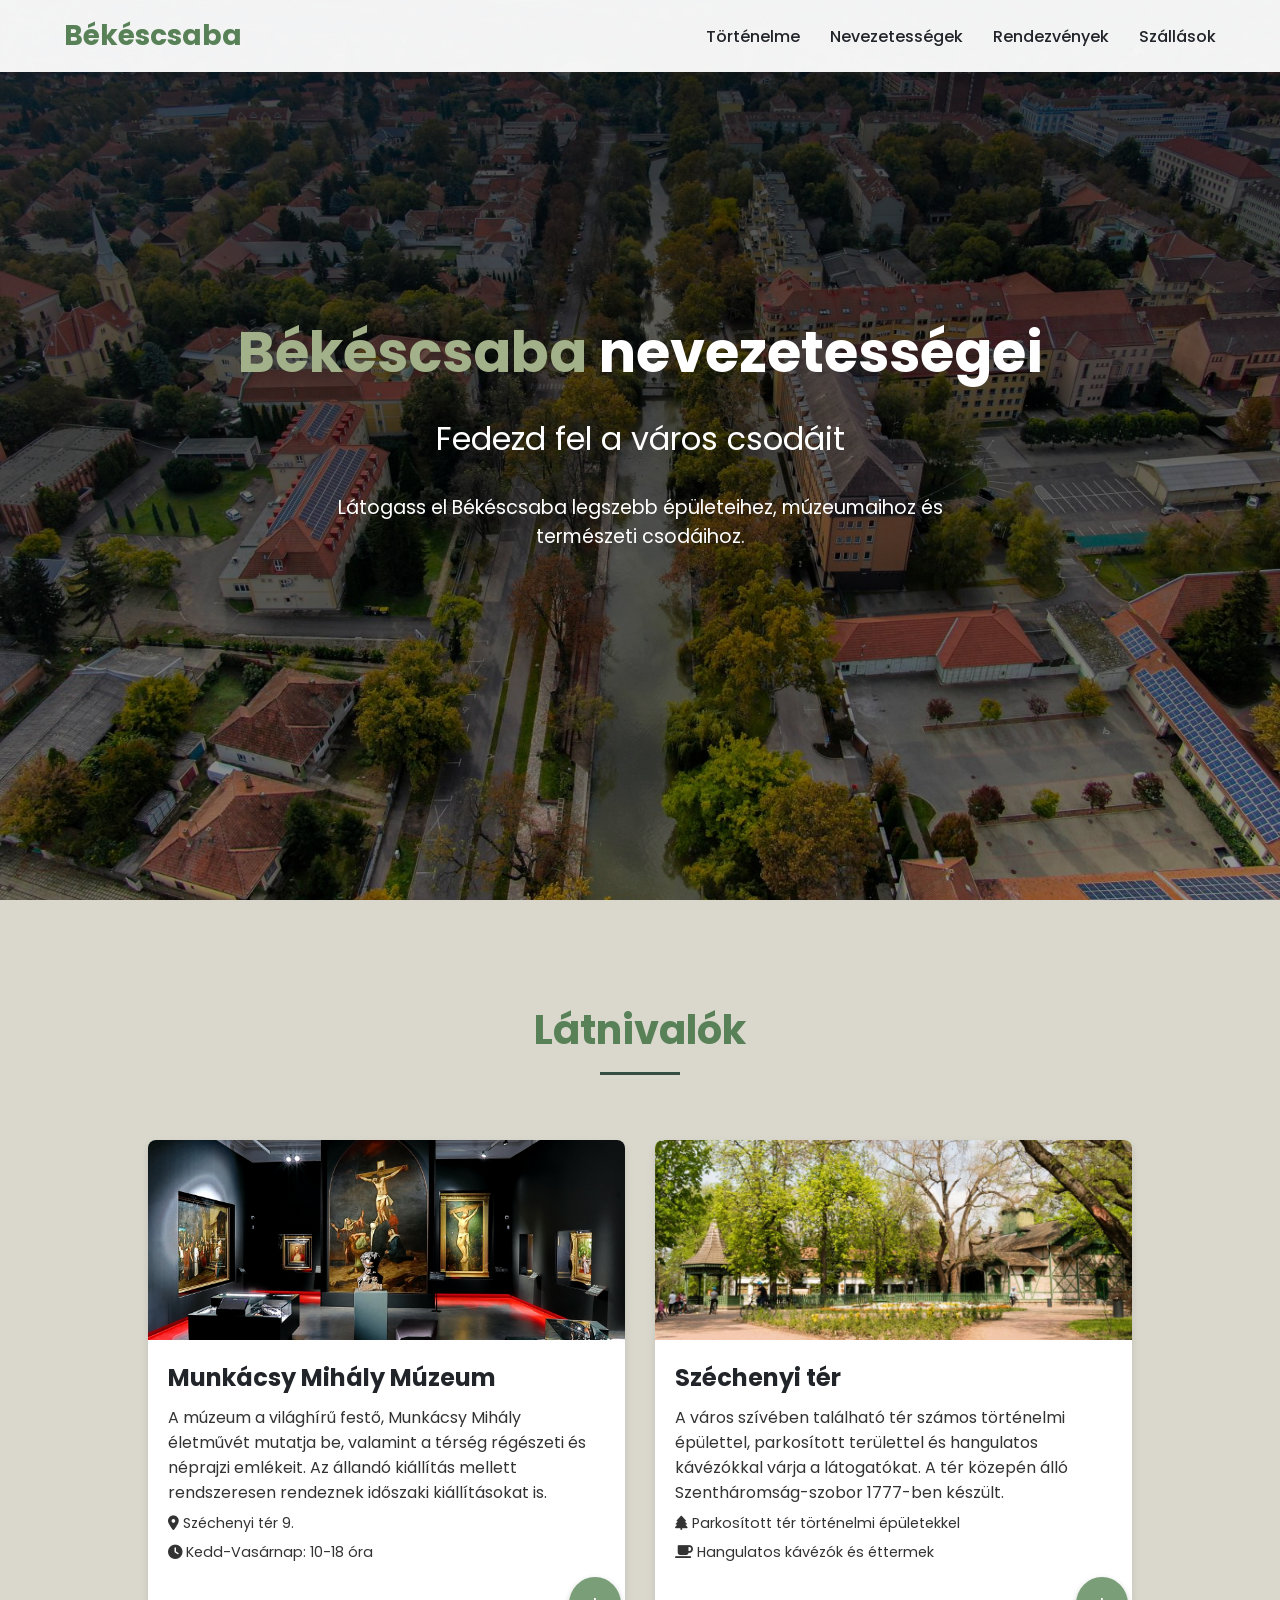
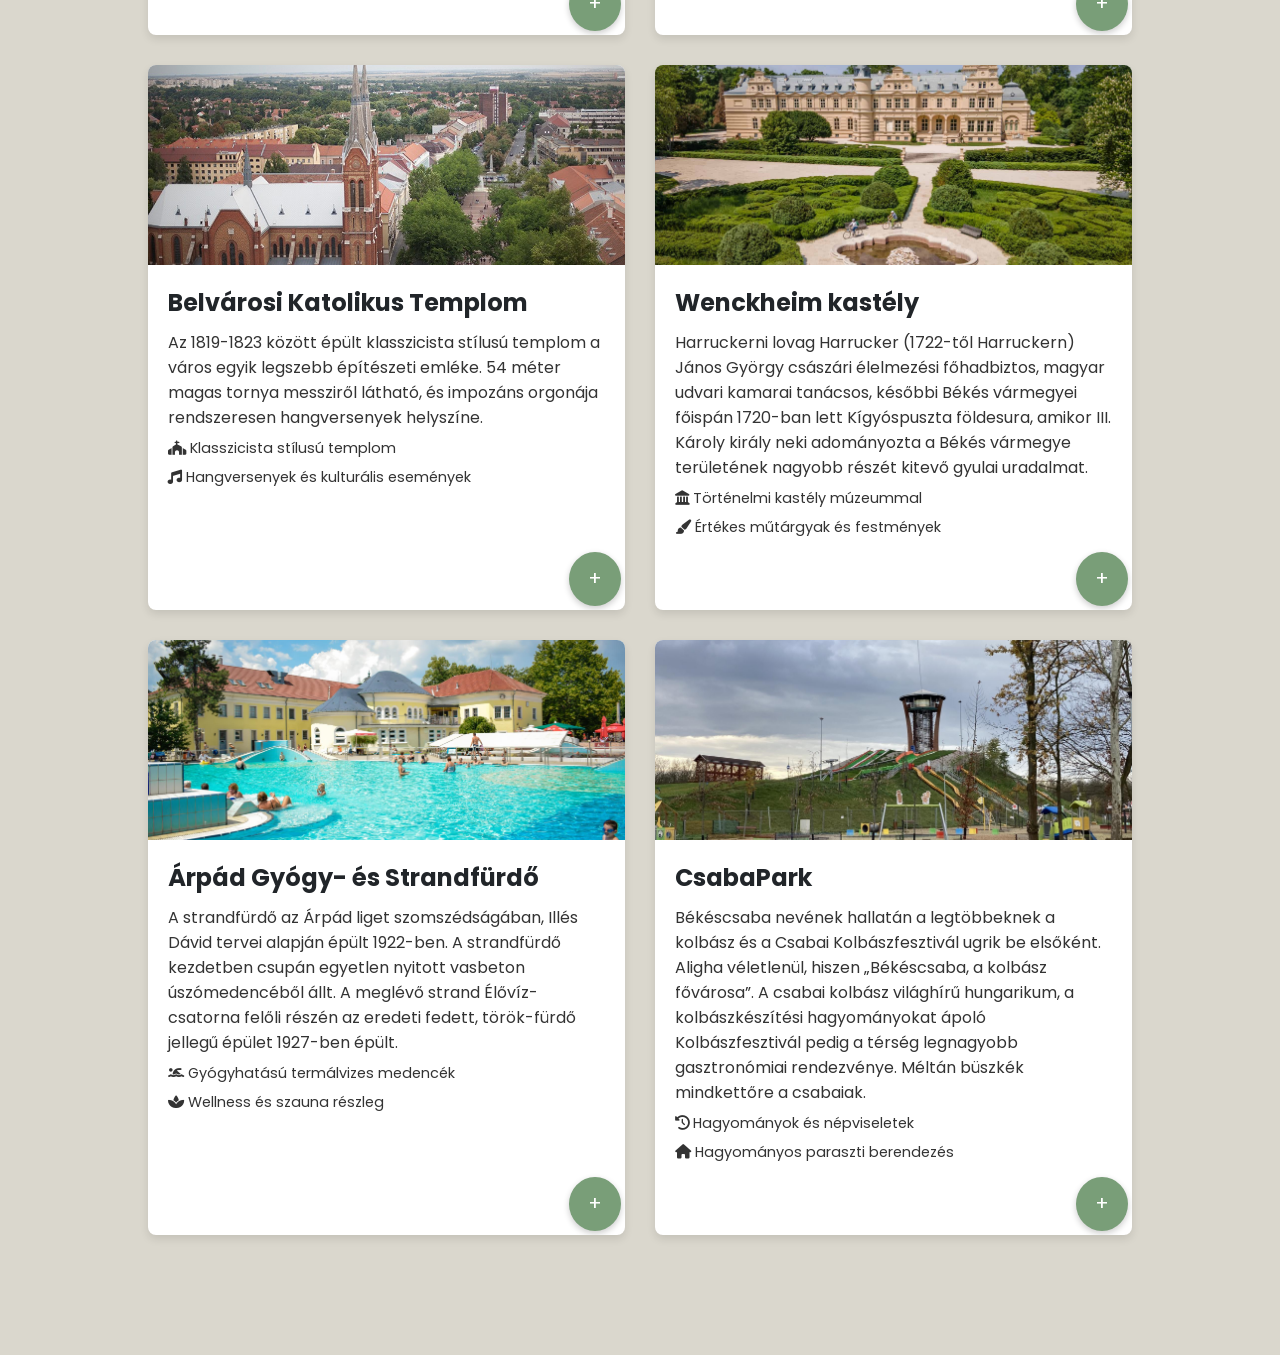
==== commit 85077d0d: "Mobile menu" ====
--- a/nevezetessegek.html
+++ b/nevezetessegek.html
@@ -14,23 +14,39 @@
 </head>
 
 <body>
-    <!-- Header -->
+<!-- Header -->
     <header>
         <a href="index.html" class="logo">Békéscsaba</a>
-        <nav>
+        <nav class="desktop-nav">
             <ul>
                 <li><a href="tortenet.html">Történelme</a></li>
-                <li><a href="nevezetessegek.html" class="active">Nevezetességek</a></li>
+                <li><a href="nevezetessegek.html">Nevezetességek</a></li>
                 <li><a href="rendezvenyek.html">Rendezvények</a></li>
                 <li><a href="szallasok.html">Szállások</a></li>
             </ul>
         </nav>
+
+        <!-- mobile menu -->
+         <button class="mobile-toggle" id="mobileToggle">
+            <i class="fas fa-bars"></i>
+         </button>
     </header>
+
+    <!-- mobile nav -->
+     <nav class="mobile-nav" id="mobileNav">
+        <ul>
+            <li><a href="tortenet.html">Történelme</a></li>
+            <li><a href="nevezetessegek.html">Nevezetességek</a></li>
+            <li><a href="rendezvenyek.html">Rendezvények</a></li>
+            <li><a href="szallasok.html">Szállások</a></li>
+        </ul>
+    </nav>
+    <div class="mobile-nav-overlay" id="mobileNavOverlay"></div>
 
     <!-- Hero Section -->
     <section class="hero nevezetessegek-hero">
         <h1 id="scrollfel">
-            <Font style="color: #A3B18A;">Békéscsaba</Font> nevezetességei
+            <span style="color: #A3B18A;">Békéscsaba</span> nevezetességei
         </h1>
         <h2>Fedezd fel a város csodáit</h2>
         <p>Látogass el Békéscsaba legszebb épületeihez, múzeumaihoz és természeti csodáihoz.</p>
@@ -139,6 +155,9 @@
     <section id="leiras">
         <a id="bezar" onclick="bezar()" href="#fel">Bezár X</a>
         <div id="szechenyiliget" class="eltunt">
+            <div class="section-title">
+                <h2>Széchenyi liget</h2>
+            </div>
             <img src="assets/szekelyliget.jpg" alt="Széchenyi" class="kep_ jobb">
             <p>A Széchenyi liget bejáratát az a székelykapu jelzi, amelyet Békéscsaba testvérvárosától,
                 Székelyudvarhelytől kapott ajándékba. 1850-től áll a polgárok szolgálatában. Egykor temető volt,
@@ -169,23 +188,70 @@
             <p></p>
         </div>
         <div id="munkacsymuzeum" class="eltunt">
-            <p>Munkácsy</p>
+            <div class="section-title">
+                <h2>Munkácsy Mihály Múzeum</h2>
+            </div>
+            <img src="assets/Munkácsy_Mihály_portréja-800x450.jpg" alt="Munkácsy" class="kep_ jobb">
+            <p>A mai Munkácsy Mihály Múzeumot a festőfejedelem életének 55. évében, 1899-ben alapította a Békéscsabai Múzeumi Egyesület. A hivatalos megnyitásra közel másfél évtizedet kellett várni: a mai is álló, Wágner Lajos, helyi építész által tervezett épület 1913-ra készült el, és az első világháború kitörésének évében, 1914-ben nyitotta meg hivatalosan is a kapuit. Azonban ekkor még nem viselte a festőművész nevét, arra 1951-ig várni kellett. A hivatalos névadást követően, 1959-ben helyezték el a múzeum előtt Borsos Miklós, erdélyi szobrászművész Munkácsy Mihályról készített szobrát.</p>
+            <p>Az elmúlt fél évszázadban több fejlesztésen is keresztült ment a Munkácsy Mihály Múzeum. Először 1978-ban újabb épületrésszel bővítették, majd az ezredforduló után jelentős modernizáláson esett át. A látogatói élmény fokozásának érdekében 2008-ra megnagyobbították a kiállító tereket, óriási akváriumot helyeztek el, háromdimenziós vetítőtermet építettek ki, érintőképernyőket helyeztek el, valamint külföldi turisták számára is élvezhetőbbé tették a látogatást, ugyanis többnyelvű tárlatvezetést alakítottak ki. A fejlesztések eredményéről rengeteget elárul, hogy 2008-ban a múzeum elnyerte a „Látogatóbarát-Múzeum” díjat.</p>
+            <p>Legutóbbi fejlesztés, amely a múzeumot is érintette 2017-ben kezdődött meg. Ebben az évben indult el a Modern Városok Program keretében Dél-Alföld első kulturális negyedének, a festőművészről elnevezett Munkácsy Negyednek a kiépítése. A projekt keretében több, Munkácsyhoz köthető köztéri szobrot is átadtak, valamint felújították Munkácsy fiatalkorának egyik meghatározó helyszínét, a Munkácsy Emlékházat is. Jellegzetes épületével és az előtte álló szoborral, valamint állandó és időszaki kiállításaival már a kezdetektől a Munkácsy Negyed egyik meghatározó és kulcsfontosságú része a Munkácsy Mihály Múzeum is.</p>
         </div>
 
         <div id="kattemplom" class="eltunt">
-            <p>Belvárosi Katolikus Templom</p>
+            <div class="section-title">
+            <h2 >Katolikus Templom</h2>
+        </div>
+            <p>Hivatalos neve: <font style="font-weight: bold;">Páduai Szent Antal Székesegyház római katolikus templom</font></p>
+            <img src="assets/Katolikus_templom_1-1024x576.jpg" alt="kep_ katolikus" class="kep_ bal">
+            <p>Fedezd fel Békéscsaba gyöngyszemét, a Páduai Szent Antal Székesegyházat, amely a város Főterén található! Ez a neogótikus stílusú templom Békéscsaba második legnagyobb temploma, amely 1910. június 12-én nyerte el szentélyét. Építése során kizárólag csabai téglát használtak, ami különlegessé teszi.</p>
+            <p>A templom négy harangja között a legféltettebb kincs Krisztus keresztjének egy kis darabja, mely ellipszis alakú keretbe van foglalva. A hármas kapuzaton át léphetünk be, mely fölött a Magyarok Nagyasszonyát ábrázoló üvegmozaik található. A templom rendszeresen ad otthont komolyzenei és ünnepi koncerteknek, így a látogatók nemcsak a szakrális élményben részesülhetnek, hanem a kultúra gazdagságában is. Az épület egész évben szabadon látogatható, így bármikor megcsodálhatjuk a 61 méter magas tornyait. A harangok közül a legnagyobb, a Hősök harangja, 1937-ben készült, míg a Szent István-harang a magyar államalapító halálának 900. évfordulójára készült. A lélekharang pedig 1802 óta őrzi a templom szellemét.</p>
         </div>
 
         <div id="wenckheim" class="eltunt">
-            <p>Wenckheim kastély</p>
+            <div class="section-title">
+            <h2 >Wenckheim kastély</h2>
+        </div>
+            <p style="font-weight: bold;">A Nemzeti Kastélyprogram keretében megújult szabadkígyósi Wenckheim-kastély 2022. március óta várja a látogatókat!</p>
+            <img src="assets/wenck4.jpg" alt="Wenckheim" class="kep_ jobb">
+            <p>Az elmúlt időszakban a projekt keretében felújításra került a kastély főépületének teljes földszintje, a pince egy része, a főlépcsőház és a kilátótorony, valamint a főépület közvetlen környezete.</p>
+            <img src="assets/wenck2.jpg" alt="Wenckheim" class="kep_ jobb">
+            <p>A felújított épületben kialakításra kerül egy interaktív családtörténeti kiállítás, melynek tematikája: „Vendégségben Wenckheiméknél”, valamint kávézó és ajándékbolt, a kastélyparkban pedig egy játszótér létesül.</p>
+            <p> Nemzeti Kastélyprogramnak köszönhetően a szabadkígyósi Wenckheim-kastély újra a régi pompájával fogadja a látogatókat. Az egykor nagyon precízen vezetett kastélybeli vendégkönyv mintájára elkészül a modern vendégkönyvet rejtő regisztráló terminál. A látogatók számos interaktív játékban vehetnek részt a digitális vendégkártyával. A cél az, hogy mindenki úgy érezze, hogy részt vehet a kastély egykori mindennapjaiban és a saját élményeként élhesse meg a korra jellemző hangulatot.</p>
+            <p>A könyvtárban ma is látható a kazettás famennyezet, valamint a könyvespolcrendszer. A Kastélyprogram innovatív munkájának eredménye a „mesélő könyvszekrény”, amelynek köteteit érintőképernyőn lehet kiválasztani és az egyes könyvekről készített kisfilmeket vizitkártyával lehet aktiválni. De nemcsak mesélő könyvek, hanem mesélő festmények is lesznek a felújított kastélyban. Megelevenedik a színes litográfia is, amelyen a királyi párt fogadja az akkor nyolcéves Krisztina grófnő.</p>
+            <img src="assets/wenck1.jpg" alt="Wenckheim" class="kep_ bal">
+            <p>A gyerekek a kastélyban található, vagy az ahhoz köthető festmények bármelyikét kiszínezhetik a digitális rajztáblán, vagy éppen a személyzeti hívóval „hívhatják” a kisfilmekkel megszemélyesített személyzetet.</p>
+            <p>A kápolnában fény- és hangjáték formájában bárki átélheti a Wenckheim család esküvőinek hangulatát. Aki pedig még több kalandra vágyik, az a repülés élményét is megtapasztalhatja különleges formában.</p>
         </div>
 
         <div id="arpadfurdo" class="eltunt">
-            <p>Árpád Gyógy- és Strandfürdő</p>
+            <div class="section-title">
+            <h2 >Árpád Fürdő</h2>
+        </div>
+            <p>Az Árpád Fürdőt Békéscsaba belvárosának közvetlen közelében találjuk az Élővíz-csatorna partján. Mindösszesen 11 medence várja a gyógyulni és felfrissülni vágyó vendégeket. </p>
+            <video src="assets/Árpád Fürdő, Békéscsaba.mp4" class="kep_ jobb" autoplay muted controls id="videostop"></video>
+            <p>Az élmény- és tanmedencében a pezsgőpadokon, napozó szigeten, pezsgőfürdőben, és örvényben, valamint a két a csúszdán a gyermekeknek és felnőtteknek garantált a jó kedv. 
+A fürdőben a medencék és a sportpályák között a ligetes területen kellemes a pihenés.</p>
+            <p>A fürdőben 4 darab 76 <sup>o</sup>C és 40 <sup>o</sup>C fokos gyógyvízes medence található. A “Jázmin Egészségcenterben” balneológiai kezeléseket, orvosi gyógymasszázst, iszappakolást, víz alatti vízsugármasszázst, víz alatti csoportos gyógytornát kínálnak a gyógyulni vágyóknak. Gyógytornász vezetésével 18 éves kor alatti fiatalok számára csoportos gyógyúszásra is van lehetőség.</p>
+            <p>Gyógyászati szolgáltatások: reumatológia, orvosi ellátás részleges időben, rehabilitáció. Vízösszetétel: alkálihidrogén-karbonátos, 40 <sup>o</sup>C-os lágy termálvíz</p>
+            
         </div>
 
         <div id="csabapark" class="eltunt">
-            <p>CsabaPark</p>
+            <div class="section-title">
+            <h2 >A Csabai kolbász és a CsabaPark</h2>
+            </div>
+            <img src="assets/Gerikolbasz1.jpg" alt="Csabai kolbász" class="kep_ jobb">
+            <p>Az eredeti, igazi Csabai kolbász hagyományos népi termék. A csabai élet sajátos tartozéka, amelyhez népi munkafolyamatok és szokások kapcsolódnak. Készítése ma is élő néphagyomány, mely több mint száz éve, generációkon keresztül szinte semmit sem változott.</p>
+            <p>Ezekre alapozva jött létre a CsabaPark, mely a Csabai kolbász készítésének hagyományait őrző, ápoló és bemutató gasztroturisztikai rendezvényközpont, a Csabai Kolbászfesztivál helyszíne.</p>
+            <img src="assets/konyha.jpg" alt="Óriások konyhája" class="kep_ bal">
+            <p>Az “Óriások konyhája” a CsabaPark kuriózuma. A tematikus park kicsik és nagyok számára egyaránt különleges szórakozást biztosít. A kreatív, egyedi ügyességi elemekkel ellátott területen játékos módon ismerkedhetnek meg a kolbász előállításához kapcsolódó hagyományos eszközökkel és építményekkel. Megtalálható itt a kolbászkészítéshez használt húsdaráló és kolbásztöltő méretarányosan nagyított másolata, de fellelhető és ki is próbálható a tanyaudvarok egykor elmaradhatatlan épületei közül a kolbász tartósítására szolgáló füstölő és a kukorica tárolására használt góré épületének makettje is.</p>
+            <img src="assets/bormuzeum.jpg" alt="Bormúzeum" class="kep_ jobb">
+            <p>A CsabaParkban, a Körte sor felől érkezve egy fogadóépületet található, ahol az ideérkezők a büfében elfogyaszthatnak egy frissítő italt és élvezhetik a város legbensőségesebb hangulatú zöld teraszát. A Bormúzeumban a szőlőtermesztés és a borkészítés hagyományait mutatják be interaktív eszközökkel, a 330 m2-es modern felszereltségű Pálinkamúzeumban pedig a pálinkakészítés rejtelmeit ismehetjük meg.</p>
+            <p>A 43 hektáros CsabaPark területén található, gyalogosan és kerékpárral is bejárható erdei ösvények a parkerdő élővilágának megismerésére adnak lehetőséget. A túrautak mellett fedett pihenők és padok a látogatók pihenését és kikapcsolódását szolgálják. Emellett szabadtéri fitnesz park és 4km hosszúságú rekortán borítású futópálya is várja a kikapcsolódni és mozogni vágyó vendégeket.</p>
+            <p></p>
+            <p></p>
+            <p></p>
+        
         </div>
     </section>
 
--- a/style.css
+++ b/style.css
@@ -8,7 +8,6 @@
 :root {
     --primary: #588157;
     --secondary: #344E41;
-    --accent: #ff6b6b;
     --light: #DAD7CD;
     --dark: #212529;
     --text: #333;
@@ -43,16 +42,18 @@
     align-items: center;
 }
 
-nav ul {
+/* deskstop navigation */
+
+.desktop-nav ul {
     display: flex;
     list-style: none;
 }
 
-nav ul li {
+.desktop-nav ul li {
     margin-left: 30px;
 }
 
-nav ul li a {
+.desktop-nav ul li a {
     text-decoration: none;
     color: var(--dark);
     font-weight: 500;
@@ -60,11 +61,11 @@
     position: relative;
 }
 
-nav ul li a:hover {
+.desktop-nav ul li a:hover {
     color: var(--primary);
 }
 
-nav ul li a::after {
+.desktop-nav ul li a::after {
     content: '';
     position: absolute;
     bottom: -5px;
@@ -75,9 +76,83 @@
     transition: var(--transition);
 }
 
-nav ul li a:hover::after {
+.desktop-nav ul li a:hover::after {
     width: 100%;
 }
+
+/* Mobile Menu Toggle */
+        .mobile-toggle {
+            display: none;
+            background: none;
+            border: none;
+            font-size: 24px;
+            color: var(--primary);
+            cursor: pointer;
+            z-index: 1001;
+        }
+
+        /* Mobile Navigation */
+        .mobile-nav {
+            position: fixed;
+            top: 0;
+            right: -100%;
+            width: 80%;
+            max-width: 300px;
+            height: 100vh;
+            background-color: white;
+            box-shadow: -5px 0 15px rgba(0, 0, 0, 0.1);
+            transition: var(--transition);
+            z-index: 999;
+            padding: 80px 20px 20px;
+            overflow-y: auto;
+        }
+
+        .mobile-nav.active {
+            right: 0;
+        }
+
+        .mobile-nav ul {
+            list-style: none;
+        }
+
+        .mobile-nav ul li {
+            margin-bottom: 15px;
+        }
+
+        .mobile-nav ul li a {
+            display: block;
+            text-decoration: none;
+            color: var(--dark);
+            font-weight: 500;
+            padding: 12px 15px;
+            border-radius: 5px;
+            transition: var(--transition);
+        }
+
+        .mobile-nav ul li a:hover,
+        .mobile-nav ul li a.active {
+            background-color: var(--primary);
+            color: white;
+        }
+
+        .mobile-nav-overlay {
+            position: fixed;
+            top: 0;
+            left: 0;
+            width: 100%;
+            height: 100%;
+            background-color: rgba(0, 0, 0, 0.5);
+            z-index: 998;
+            opacity: 0;
+            visibility: hidden;
+            transition: var(--transition);
+        }
+
+        .mobile-nav-overlay.active {
+            opacity: 1;
+            visibility: visible;
+        }
+
 
 /* Hero Section */
 .hero {
@@ -213,20 +288,15 @@
 
 
 /* Attractions Section */
-.attractions-grid {
-    display: grid;
-    grid-template-columns: repeat(auto-fit, minmax(300px, 1fr));
+#nevezetessegek .attractions-grid {
+    grid-template-columns: repeat(2, 1fr);
     gap: 30px;
 }
 
-.attraction-card {
-    background: white;
-    border-radius: 10px;
-    overflow: hidden;
-    box-shadow: 0 5px 15px rgba(0, 0, 0, 0.1);
-    transition: var(--transition);
-    opacity: 0;
-    transform: translateY(50px);
+@media screen and (max-width: 768px) {
+    #nevezetessegek .attractions-grid {
+        grid-template-columns: 1fr;
+    }
 }
 
 .attraction-card:hover {
@@ -235,9 +305,9 @@
 }
 
 .attraction-image {
-    height: 200px;
-    overflow: hidden;
-}
+        height: 200px;
+        overflow: hidden;
+    }
 
 .attraction-image img {
     width: 100%;
@@ -282,7 +352,7 @@
 }
 
 .event-date {
-    width: 120px;
+    width: 130px;
     background: var(--primary);
     color: white;
     display: flex;
@@ -311,8 +381,14 @@
 /* Accommodation Section */
 .accommodation-cards {
     display: grid;
-    grid-template-columns: repeat(auto-fit, minmax(300px, 1fr));
+    grid-template-columns: repeat(auto-fit, minmax(250px, 1fr));
     gap: 30px;
+}
+
+@media screen and (max-width: 1050px) {
+    .accommodation-cards {
+        grid-template-columns: 1fr;
+    }
 }
 
 .accommodation-card {
@@ -410,8 +486,12 @@
 }
 
 @media (max-width: 768px) {
-    nav ul {
+    .desktop-nav {
         display: none;
+    }
+
+    .mobile-toggle {
+        display: block;
     }
     
     .hero h1 {
@@ -427,6 +507,13 @@
     }
 
 }
+
+@media (min-width: 769px) {
+            .mobile-nav {
+                display: none;
+            }
+        }
+
 
 
 
@@ -537,6 +624,50 @@
     padding: 20px;
 }
 
+@media (max-width: 900px) {
+    .history-content {
+        flex-direction: column;
+        gap: 30px;
+        padding: 15px;
+    }
+    .history-1, .history-2 {
+        flex-direction: column;
+        gap: 24px;
+        margin-bottom: 40px;
+    }
+    .history-text, .history-image {
+        min-width: 0;
+        width: 100%;
+        flex: unset;
+    }
+    .history-image img {
+        height: auto;
+        min-height: 180px;
+        max-height: 320px;
+        object-fit: cover;
+    }
+}
+
+@media (max-width: 600px) {
+    .history-content {
+        padding: 8px;
+        gap: 18px;
+    }
+    .history-1, .history-2 {
+        gap: 14px;
+        margin-bottom: 24px;
+    }
+    .history-text {
+        font-size: 1rem;
+        padding: 0 2px;
+    }
+    .history-image img {
+        min-height: 120px;
+        max-height: 180px;
+        border-radius: 6px;
+    }
+}
+
 .history-text {
     flex: 1;
     min-width: 300px;
@@ -651,7 +782,7 @@
 /* Annual events */
 .annual-events {
     display: grid;
-    grid-template-columns: repeat(auto-fill, minmax(200px, 1fr));
+    grid-template-columns: repeat(4, 1fr);
     gap: 20px;
     max-width: 1200px;
     margin: 0 auto;
@@ -672,13 +803,11 @@
 }
 
 /* Accommodation cards */
-.accommodation-cards {
-    display: flex;
-    grid-template-columns: repeat(auto-fill, minmax(350px, 1fr));
+
+.accommodation-cards-page {
+    display: grid;
+    grid-template-columns: repeat(auto-fill, minmax(300px, 1fr));
     gap: 20px;
-    max-width: 2000px;
-    margin: 0 auto;
-    padding: 20px;
 }
 
 .accommodation-card {
@@ -710,6 +839,7 @@
 
 .accommodation-details {
     margin: 15px 0;
+    padding-bottom: 50px;
 }
 
 .accommodation-details p {
@@ -718,12 +848,31 @@
     font-size: 0.9rem;
 }
 
+.accommodation-cards .foglalas-button {
+    position: fixed;
+    bottom: 20px;
+    right: 20px;
+    display: inline-block;
+    padding: 15px 30px;
+    background: var(--primary);
+    color: white;
+    text-decoration: none;
+    border-radius: 50px;
+    font-weight: 500;
+    transition: var(--transition);
+    opacity: 0;
+    transform: translateY(20px);
+    animation: fadeInUp 1s forwards 1.4s;
+}
+
+.foglalas-button:hover {
+    background: var(--secondary);
+    transform: translateY(-3px);
+    box-shadow: 0 10px 20px rgba(0, 0, 0, 0.2);
+}
+
 /* Responsive styles */
 @media screen and (max-width: 768px) {
-    .history-content {
-        flex-direction: column;
-    }
-    
     .timeline::after {
         left: 31px;
     }
@@ -748,4 +897,191 @@
         justify-content: space-around;
         min-width: auto;
     }
-}+
+    .annual-events {
+        grid-template-columns: repeat(2, 1fr); /* tablet: 2 oszlop */
+    }
+}
+
+
+/* Gallery Section Styles */
+        .gallery-section {
+            padding: 80px 5%;
+            background-color: #F8F7F0;
+        }
+        
+        .gallery-container {
+            display: grid;
+            grid-template-columns: repeat(auto-fill, minmax(250px, 1fr));
+            gap: 15px;
+            max-width: 1400px;
+            margin: 0 auto;
+        }
+        
+        .gallery-item {
+            position: relative;
+            border-radius: 8px;
+            overflow: hidden;
+            box-shadow: 0 3px 10px rgba(0, 0, 0, 0.1);
+            transition: transform 0.3s ease, box-shadow 0.3s ease;
+            aspect-ratio: 1 / 1;
+            opacity: 0;
+            transform: scale(0.9);
+        }
+        
+        .gallery-item.is-visible {
+            opacity: 1;
+            transform: scale(1);
+        }
+        
+        .gallery-item:hover {
+            transform: scale(1.03);
+            box-shadow: 0 8px 20px rgba(0, 0, 0, 0.15);
+            z-index: 10;
+        }
+        
+        .gallery-image {
+            width: 100%;
+            height: 100%;
+            object-fit: cover;
+            display: block;
+            transition: transform 0.5s ease;
+        }
+        
+        .gallery-item:hover .gallery-image {
+            transform: scale(1.1);
+        }
+        
+        /* Lightbox Styles */
+        .lightbox {
+            display: none;
+            position: fixed;
+            top: 0;
+            left: 0;
+            width: 100%;
+            height: 100%;
+            background-color: rgba(0, 0, 0, 0.95);
+            z-index: 2000;
+            justify-content: center;
+            align-items: center;
+        }
+        
+        .lightbox-content {
+            max-width: 90%;
+            max-height: 90%;
+            position: relative;
+        }
+        
+        .lightbox-image {
+            max-width: 100%;
+            max-height: 90vh;
+            border-radius: 5px;
+            box-shadow: 0 0 30px rgba(0, 0, 0, 0.5);
+        }
+        
+        .lightbox-close {
+            position: absolute;
+            top: -50px;
+            right: 0;
+            color: white;
+            font-size: 2.5rem;
+            cursor: pointer;
+            background: none;
+            border: none;
+            transition: color 0.3s ease;
+        }
+        
+        .lightbox-close:hover {
+            color: #A3B18A;
+        }
+        
+        .lightbox-nav {
+            position: absolute;
+            top: 50%;
+            transform: translateY(-50%);
+            color: white;
+            font-size: 2.5rem;
+            cursor: pointer;
+            background: rgba(0, 0, 0, 0.5);
+            width: 60px;
+            height: 60px;
+            display: flex;
+            justify-content: center;
+            align-items: center;
+            border-radius: 50%;
+            border: none;
+            transition: background 0.3s ease;
+        }
+        
+        .lightbox-nav:hover {
+            background: rgba(88, 129, 87, 0.8);
+        }
+        
+        .lightbox-prev {
+            left: 30px;
+        }
+        
+        .lightbox-next {
+            right: 30px;
+        }
+        
+        /* Image counter */
+        .image-counter {
+            position: absolute;
+            bottom: -40px;
+            left: 0;
+            color: white;
+            font-size: 1.1rem;
+        }
+        
+        /* Responsive adjustments */
+        @media (max-width: 1200px) {
+            .gallery-container {
+                grid-template-columns: repeat(auto-fill, minmax(220px, 1fr));
+            }
+        }
+        
+        @media (max-width: 992px) {
+            .gallery-container {
+                grid-template-columns: repeat(auto-fill, minmax(200px, 1fr));
+                gap: 12px;
+            }
+        }
+        
+        @media (max-width: 768px) {
+            .gallery-container {
+                grid-template-columns: repeat(auto-fill, minmax(160px, 1fr));
+                gap: 10px;
+            }
+            
+            .lightbox-nav {
+                width: 50px;
+                height: 50px;
+                font-size: 2rem;
+            }
+            
+            .lightbox-prev {
+                left: 15px;
+            }
+            
+            .lightbox-next {
+                right: 15px;
+            }
+        }
+        
+        @media (max-width: 576px) {
+            .gallery-container {
+                grid-template-columns: repeat(auto-fill, minmax(140px, 1fr));
+                gap: 8px;
+            }
+            
+            .gallery-section {
+                padding: 60px 3%;
+            }
+        }
+        
+        @media (max-width: 480px) {
+            .gallery-container {
+                grid-template-columns: repeat(2, 1fr);
+            }
+        }
--- a/proba.css
+++ b/proba.css
@@ -10,7 +10,7 @@
     display: none;
     /* scroll-behavior: smooth; */
 }
-#szechenyiliget p {
+#leiras p {
     margin-bottom: 2vw;
     font-size:1vw;
 }
@@ -44,8 +44,10 @@
 #bezar {
     position: relative;
     text-decoration: none;
-    background-color: white;
-    color: black;
+    background-color: #799e78;
+
+
+    color: white;
     font-size: 0.7vw;
     border-radius: 1vw;
     top: -1vw;
@@ -55,6 +57,12 @@
     box-shadow: 0 0.2vw 0.5vw rgba(0, 0, 0, 0.2);
     transition: none;
 
+}
+#bezar:hover {
+    background-color: #5c7a5f;
+    box-shadow: 0 0.2vw 0.5vw rgba(0, 0, 0, 0.4);
+
+    
 }
 
 .gomb:hover {
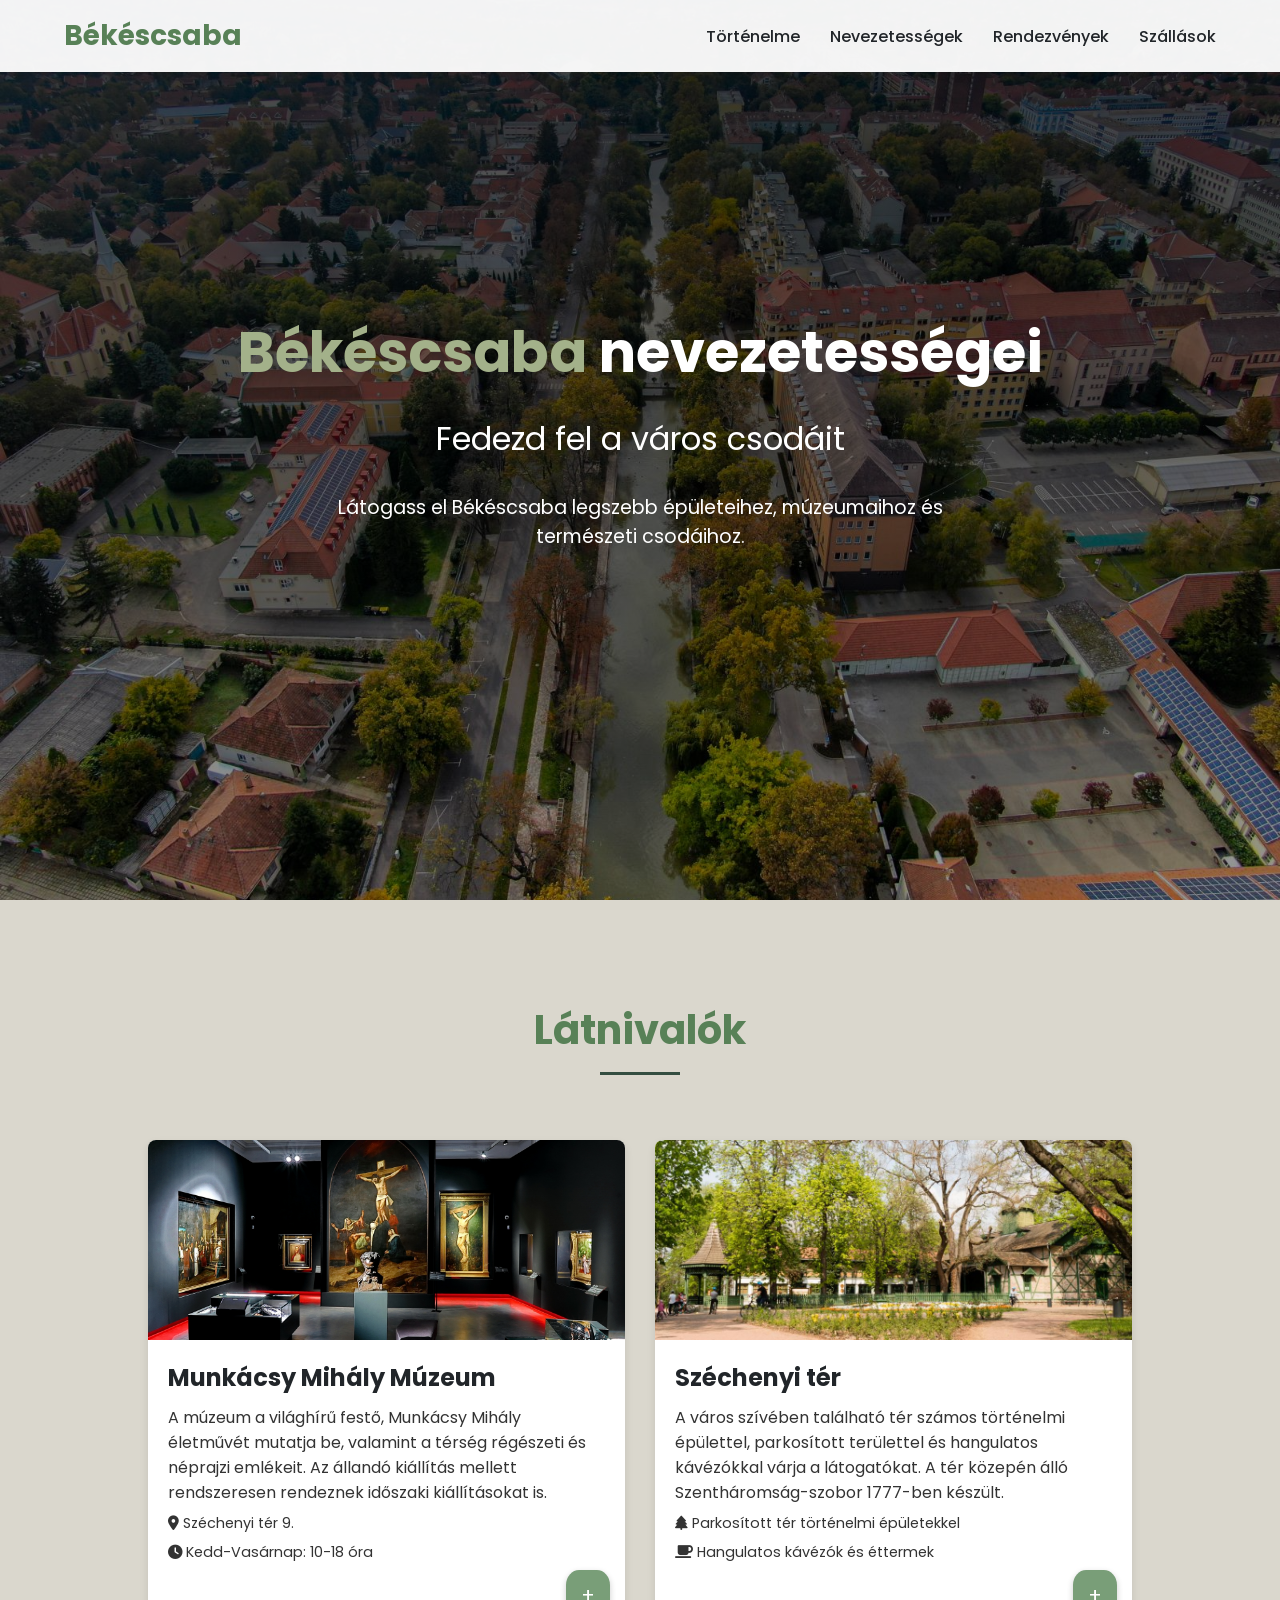
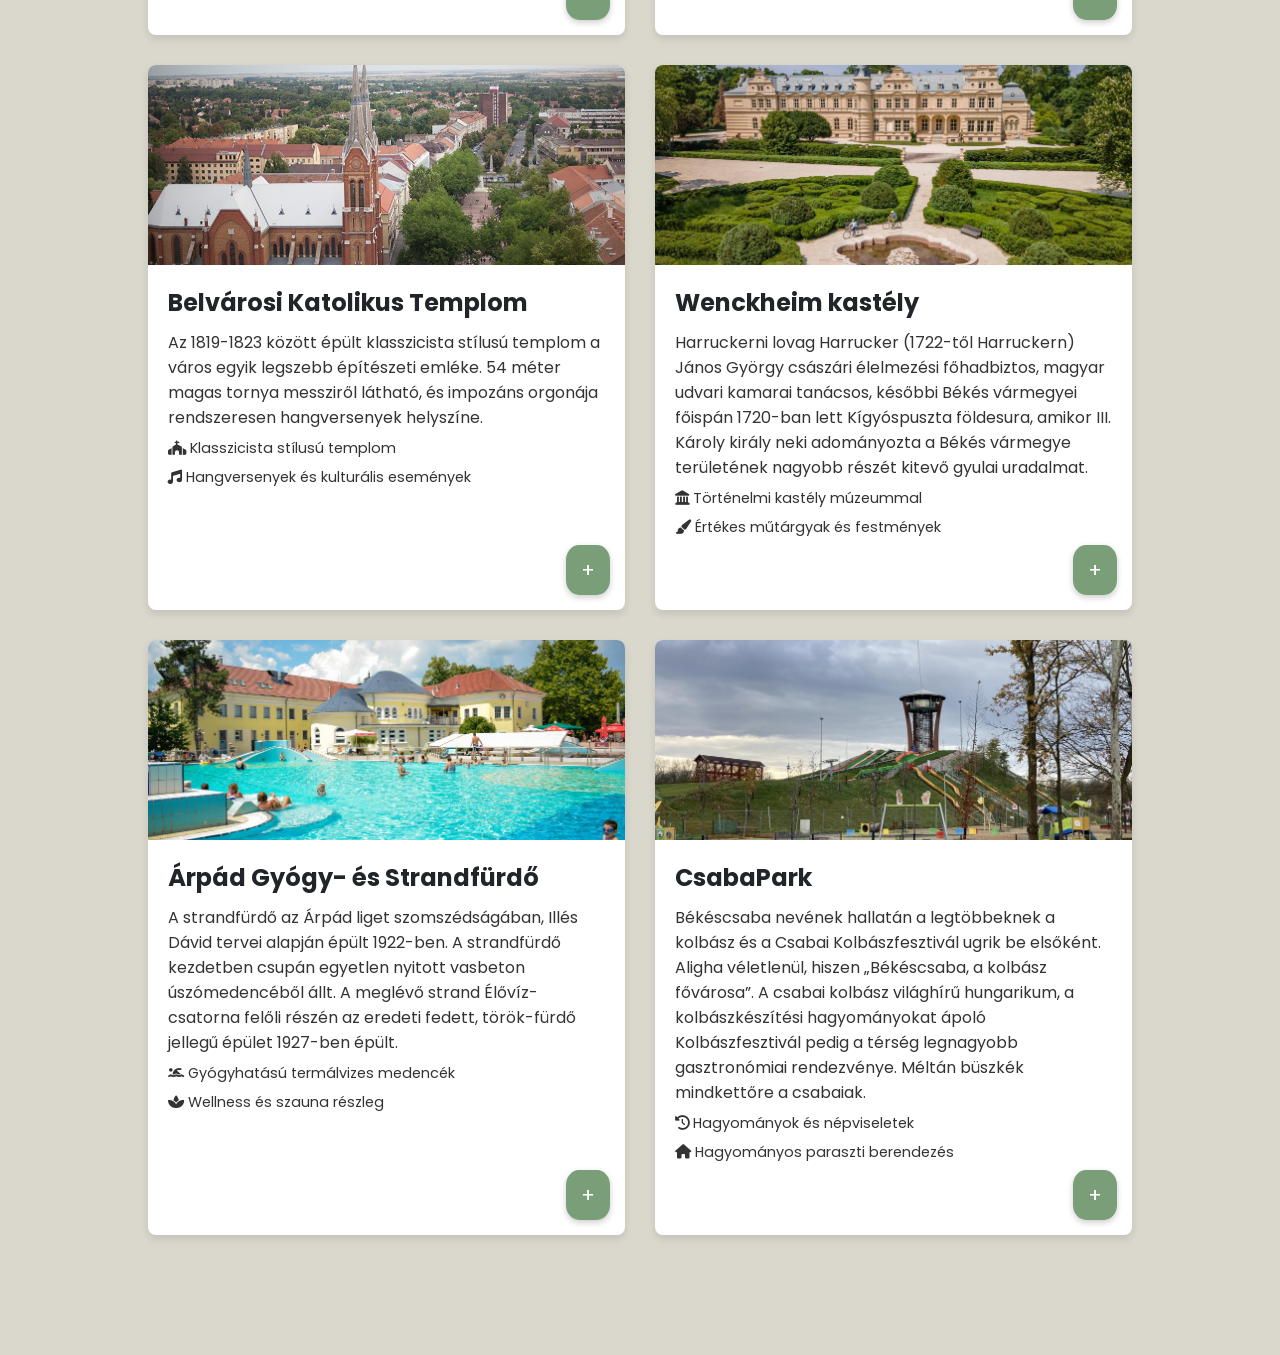
==== commit c9b770d1: "Refactor button text and enhance styles for attraction details section" ====
--- a/nevezetessegek.html
+++ b/nevezetessegek.html
@@ -153,7 +153,7 @@
         </div>
     </section>
     <section id="leiras">
-        <a id="bezar" onclick="bezar()" href="#fel">Bezár X</a>
+        <a id="bezar" onclick="bezar()" href="#fel">Bezár</a>
         <div id="szechenyiliget" class="eltunt">
             <div class="section-title">
                 <h2>Széchenyi liget</h2>
--- a/style.css
+++ b/style.css
@@ -726,6 +726,117 @@
     color: var(--gray);
     font-size: 0.9rem;
 }
+
+#leiras {
+    background-color: #F8F7F0;
+    display: none ;
+    text-align: justify;
+}
+html {
+  scroll-behavior: smooth;
+}
+.eltunt {
+    display: none;
+    /* scroll-behavior: smooth; */
+}
+#leiras p {
+    margin-bottom: 2vw;
+    font-size: 1rem;
+}
+#bezar {
+    display: none;
+    transition: all 2s;
+    /* scroll-behavior: smooth; */
+
+
+}
+.attraction-info {
+    /* position: relative; */
+    padding-bottom: 5vw;
+}
+.gomb {
+    cursor: pointer;
+    background-color: #799e78;
+    border: none;
+    font-size:20px;
+    padding: 10px 15px;
+    border-radius: 30%;
+    box-shadow: 0 0.2vw 0.5vw rgba(0, 0, 0, 0.2);
+    color: white;
+    text-decoration: none;
+    display: inline-block;
+    display:default;
+    position:absolute;
+    bottom: 15px;
+    right: 15px;
+}
+#bezar {
+    position: relative;
+    text-decoration: none;
+    background-color: #799e78;
+    color: white;
+    font-size:16px;
+    border-radius: 20px;
+    top: 0;
+    left: 0;
+    width: 80px;
+    padding: 5px 18px;
+    box-shadow: 0 0.2vw 0.5vw rgba(0, 0, 0, 0.2);
+    transition: none;
+
+}
+#bezar:hover {
+    background-color: #5c7a5f;
+    box-shadow: 0 0.2vw 0.5vw rgba(0, 0, 0, 0.4);
+
+    
+}
+
+.gomb:hover {
+    background-color: #5c7a5f;
+    
+}
+.kep_ {
+    width: 300px;
+    margin-bottom: 2vw;
+    object-fit: cover;
+    border: #A3B18A solid 0.3vw; 
+    padding: 0.4vw;
+    border-radius: 1vw;
+}
+
+.jobb {
+    margin-left: 2vw;
+
+    float: right;
+}
+.bal {
+    margin-right: 2vw;
+
+    float: left;
+}
+
+@media screen and (max-width: 1200px) {
+    .kep_ {
+        width: 250px;
+        max-width: 250px;
+    }
+    
+}
+
+@media screen and (max-width: 768px) {
+    .jobb, .bal {
+        float: none;
+        display: block;
+        margin: 0 auto 2vw auto;
+    }
+    .kep_ {
+        width: 80%;
+        max-width: 300px;
+    }
+    
+}
+
 
 /* Events container */
 .events-container {
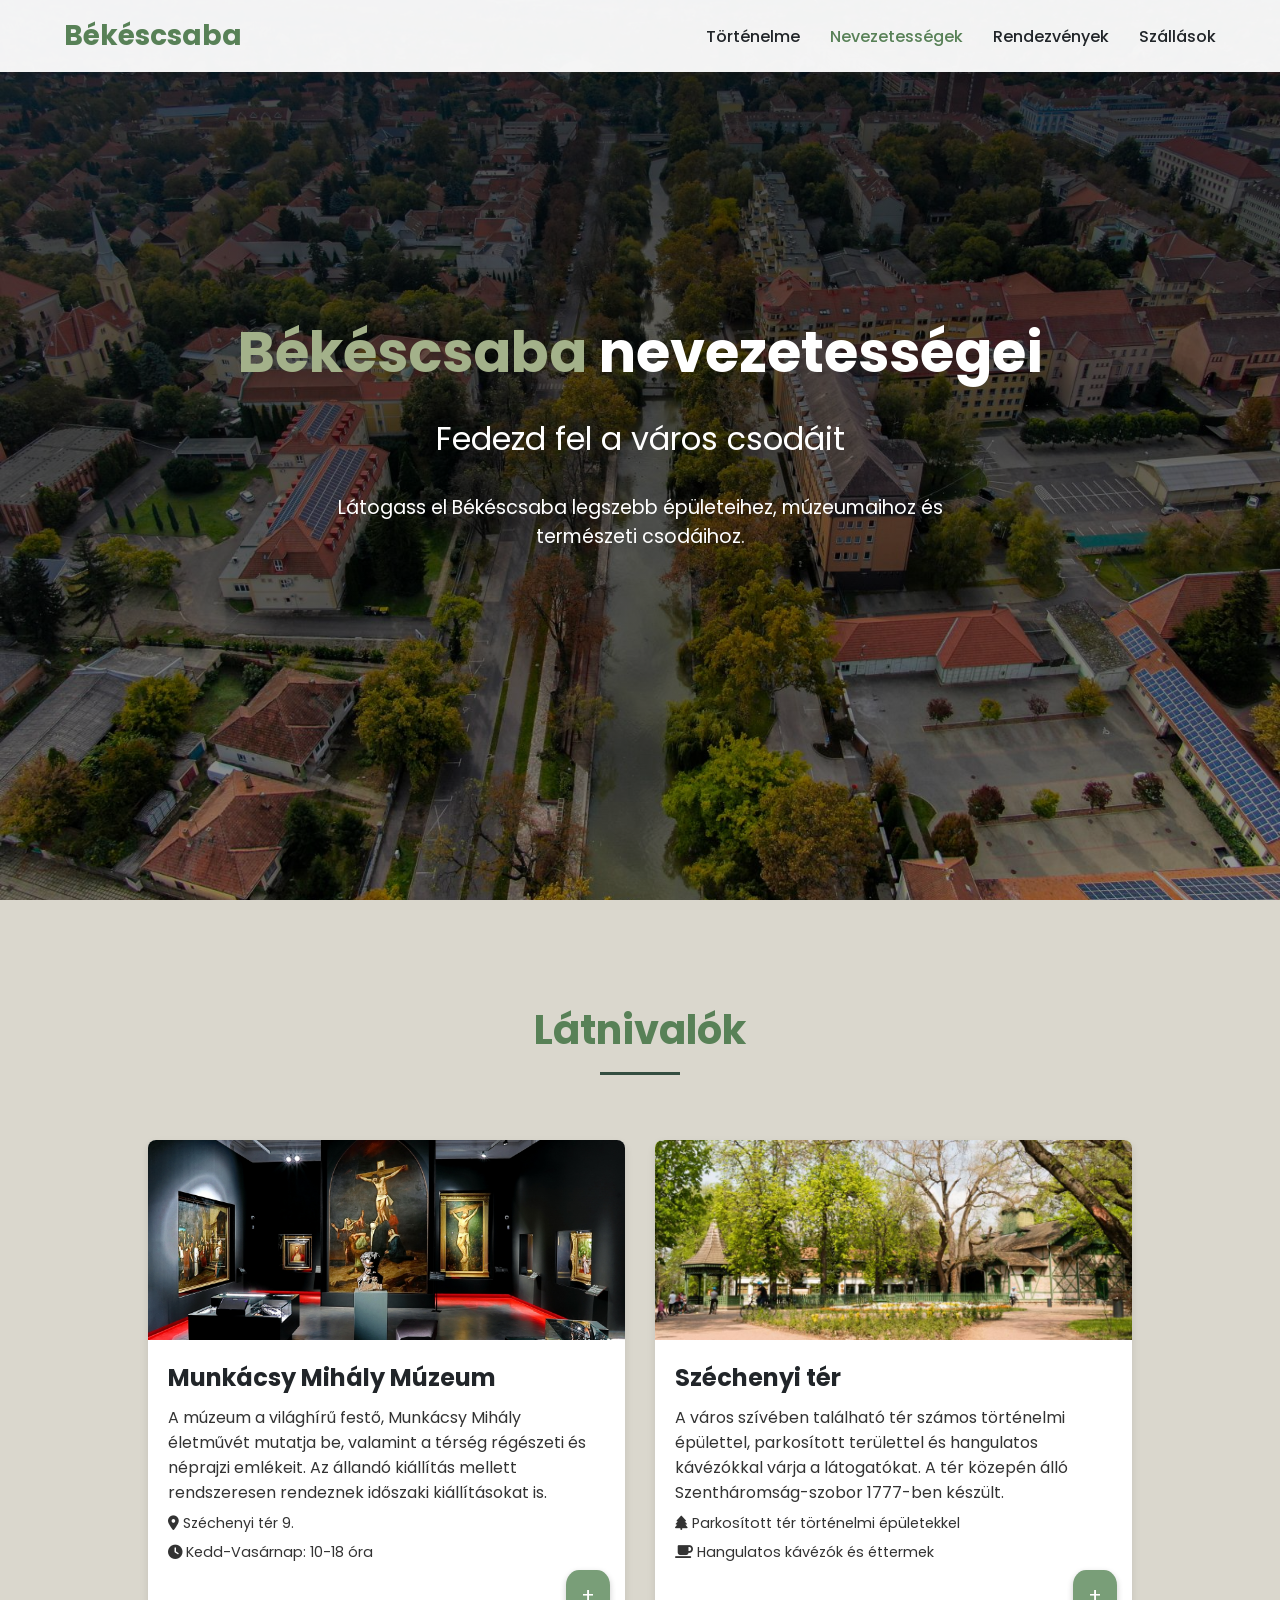
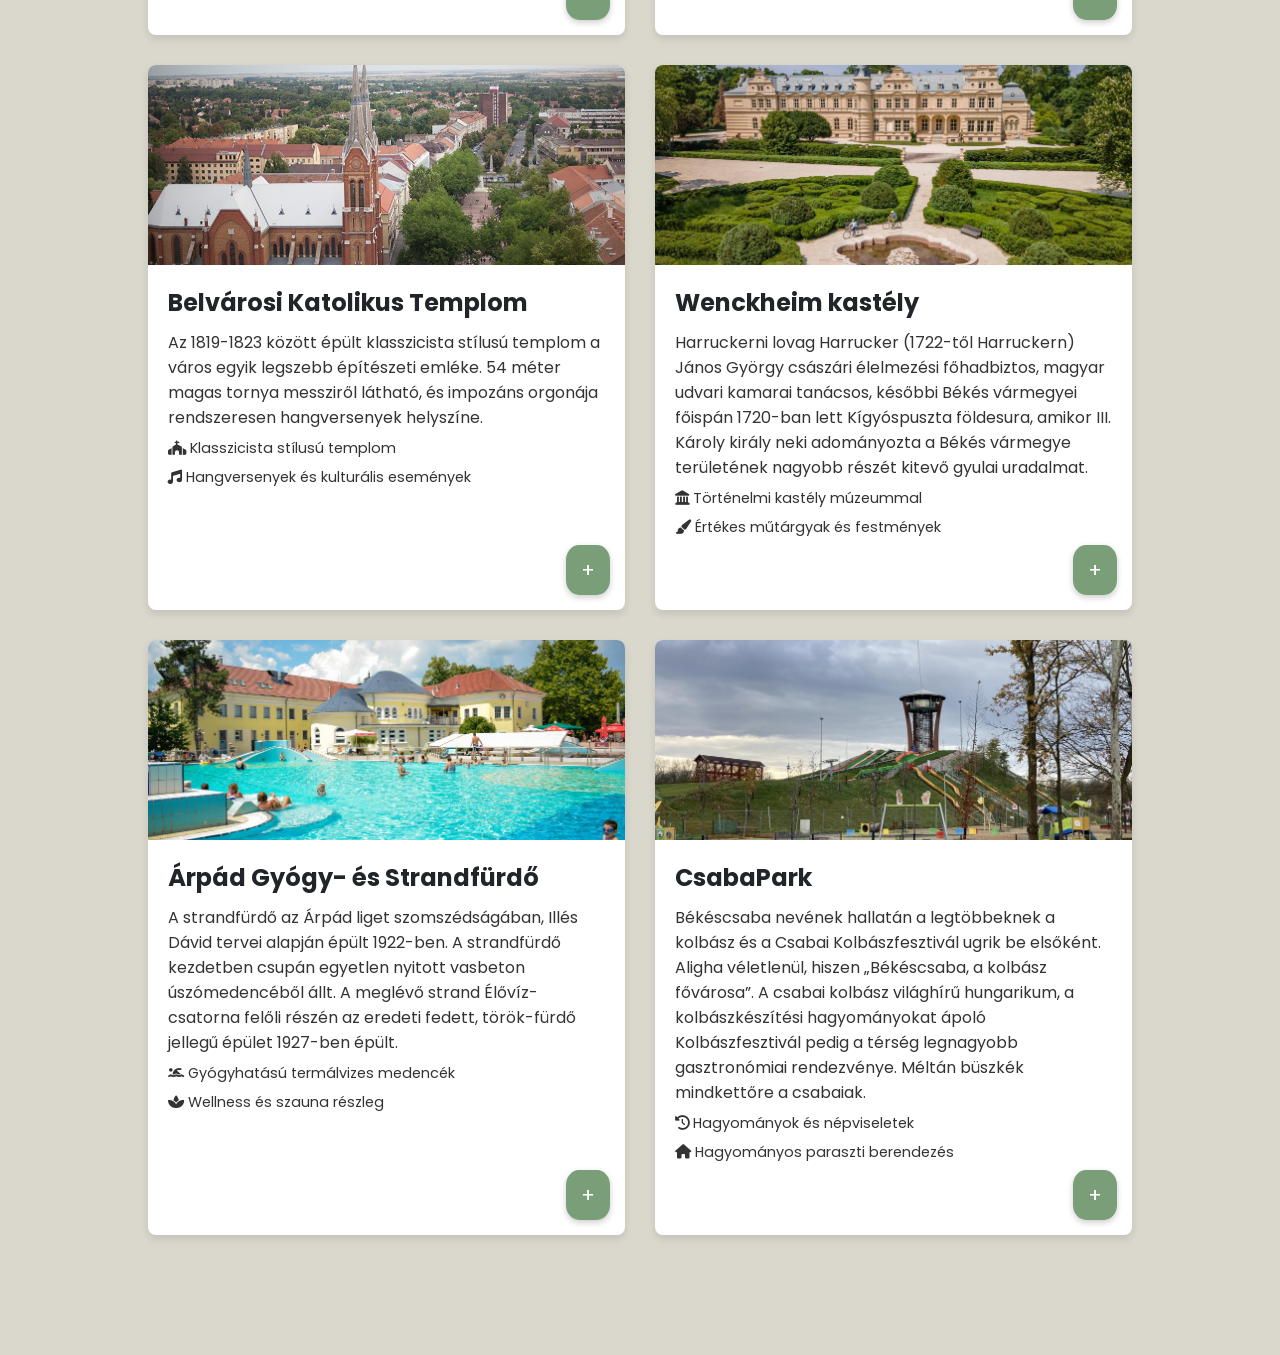
==== commit 39b78101: "asd" ====
--- a/nevezetessegek.html
+++ b/nevezetessegek.html
@@ -19,8 +19,8 @@
         <a href="index.html" class="logo">Békéscsaba</a>
         <nav class="desktop-nav">
             <ul>
-                <li><a href="tortenet.html">Történelme</a></li>
-                <li><a href="nevezetessegek.html">Nevezetességek</a></li>
+                <li><a href="tortenet.html" >Történelme</a></li>
+                <li><a href="nevezetessegek.html" style="color: #588157;">Nevezetességek</a></li>
                 <li><a href="rendezvenyek.html">Rendezvények</a></li>
                 <li><a href="szallasok.html">Szállások</a></li>
             </ul>
@@ -36,7 +36,7 @@
      <nav class="mobile-nav" id="mobileNav">
         <ul>
             <li><a href="tortenet.html">Történelme</a></li>
-            <li><a href="nevezetessegek.html">Nevezetességek</a></li>
+            <li><a href="nevezetessegek.html" style="color: #588157;">Nevezetességek</a></li>
             <li><a href="rendezvenyek.html">Rendezvények</a></li>
             <li><a href="szallasok.html">Szállások</a></li>
         </ul>
@@ -201,7 +201,7 @@
             <div class="section-title">
             <h2 >Katolikus Templom</h2>
         </div>
-            <p>Hivatalos neve: <font style="font-weight: bold;">Páduai Szent Antal Székesegyház római katolikus templom</font></p>
+            <p>Hivatalos neve: <span style="font-weight: bold;">Páduai Szent Antal Székesegyház római katolikus templom</span></p>
             <img src="assets/Katolikus_templom_1-1024x576.jpg" alt="kep_ katolikus" class="kep_ bal">
             <p>Fedezd fel Békéscsaba gyöngyszemét, a Páduai Szent Antal Székesegyházat, amely a város Főterén található! Ez a neogótikus stílusú templom Békéscsaba második legnagyobb temploma, amely 1910. június 12-én nyerte el szentélyét. Építése során kizárólag csabai téglát használtak, ami különlegessé teszi.</p>
             <p>A templom négy harangja között a legféltettebb kincs Krisztus keresztjének egy kis darabja, mely ellipszis alakú keretbe van foglalva. A hármas kapuzaton át léphetünk be, mely fölött a Magyarok Nagyasszonyát ábrázoló üvegmozaik található. A templom rendszeresen ad otthont komolyzenei és ünnepi koncerteknek, így a látogatók nemcsak a szakrális élményben részesülhetnek, hanem a kultúra gazdagságában is. Az épület egész évben szabadon látogatható, így bármikor megcsodálhatjuk a 61 méter magas tornyait. A harangok közül a legnagyobb, a Hősök harangja, 1937-ben készült, míg a Szent István-harang a magyar államalapító halálának 900. évfordulójára készült. A lélekharang pedig 1802 óta őrzi a templom szellemét.</p>
--- a/style.css
+++ b/style.css
@@ -765,7 +765,7 @@
     color: white;
     text-decoration: none;
     display: inline-block;
-    display:default;
+    display: block;
     position:absolute;
     bottom: 15px;
     right: 15px;
@@ -1195,4 +1195,4 @@
             .gallery-container {
                 grid-template-columns: repeat(2, 1fr);
             }
-        }
+        }
